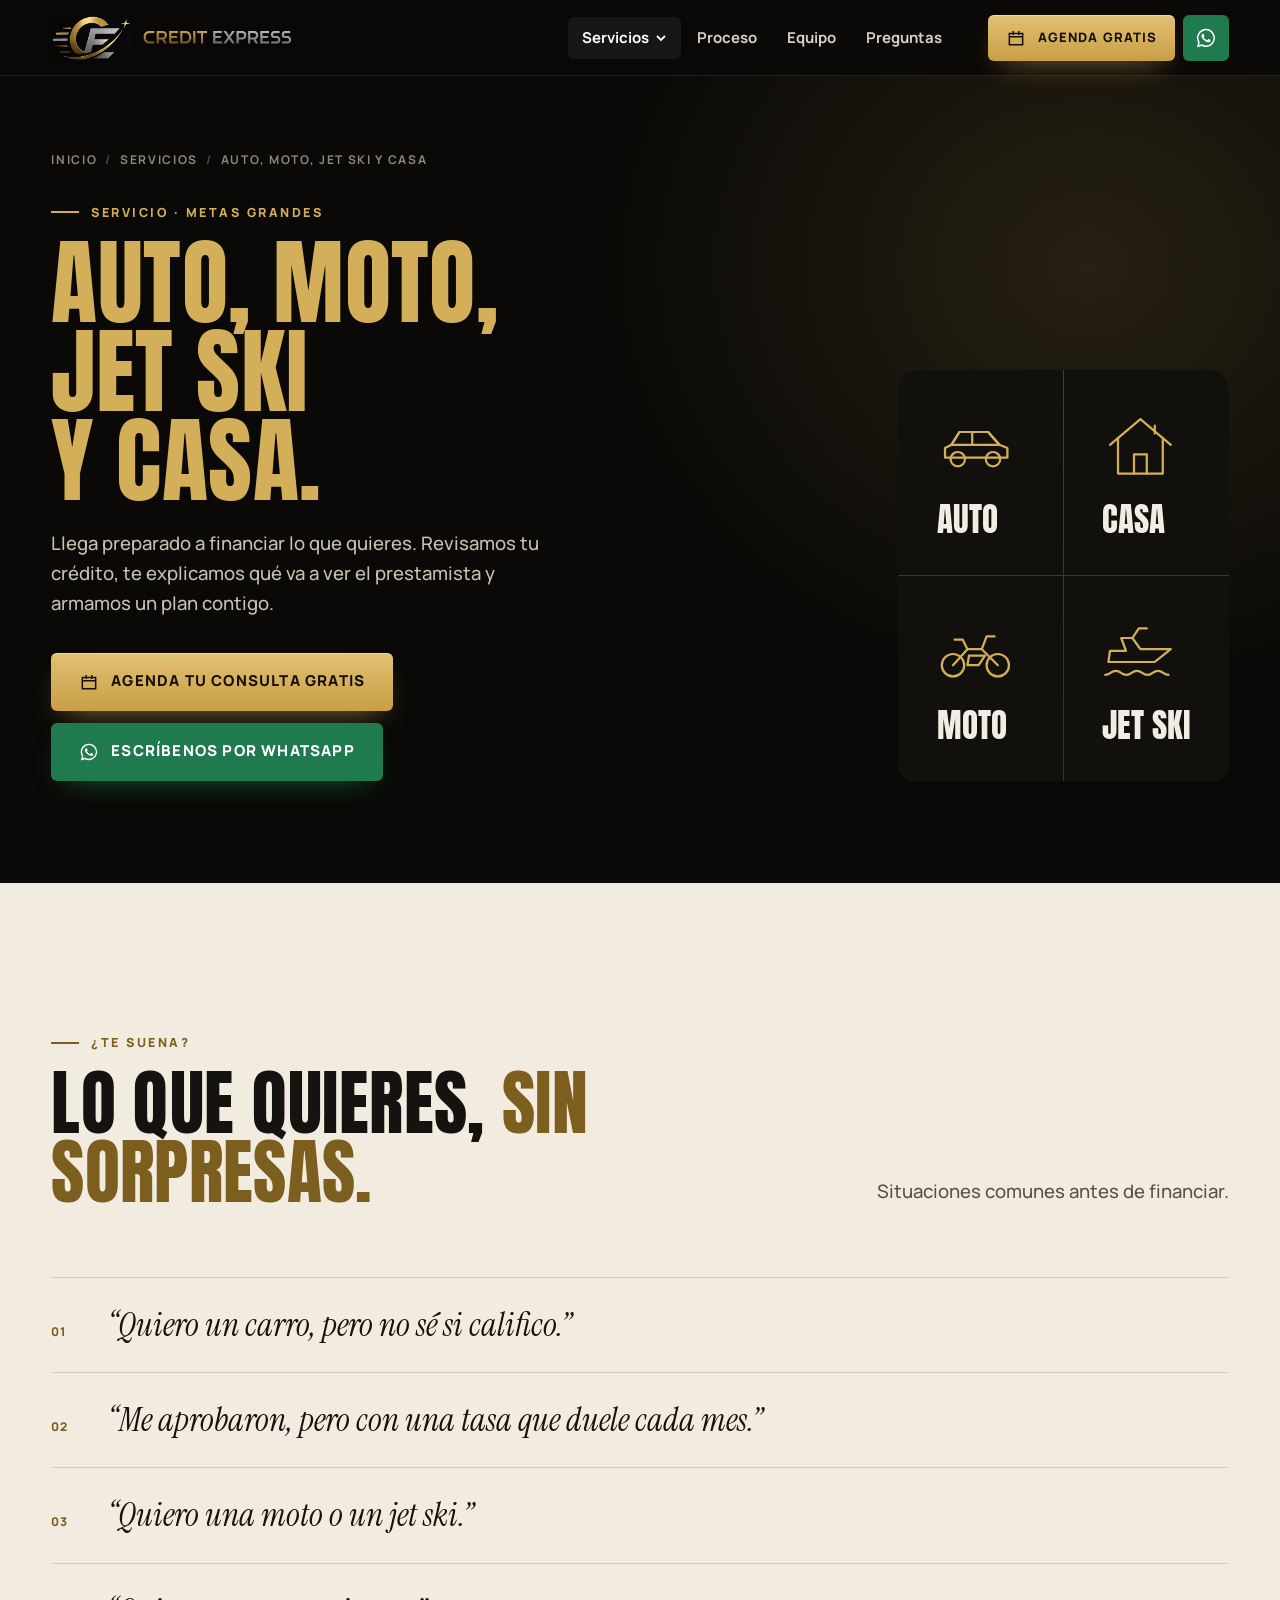
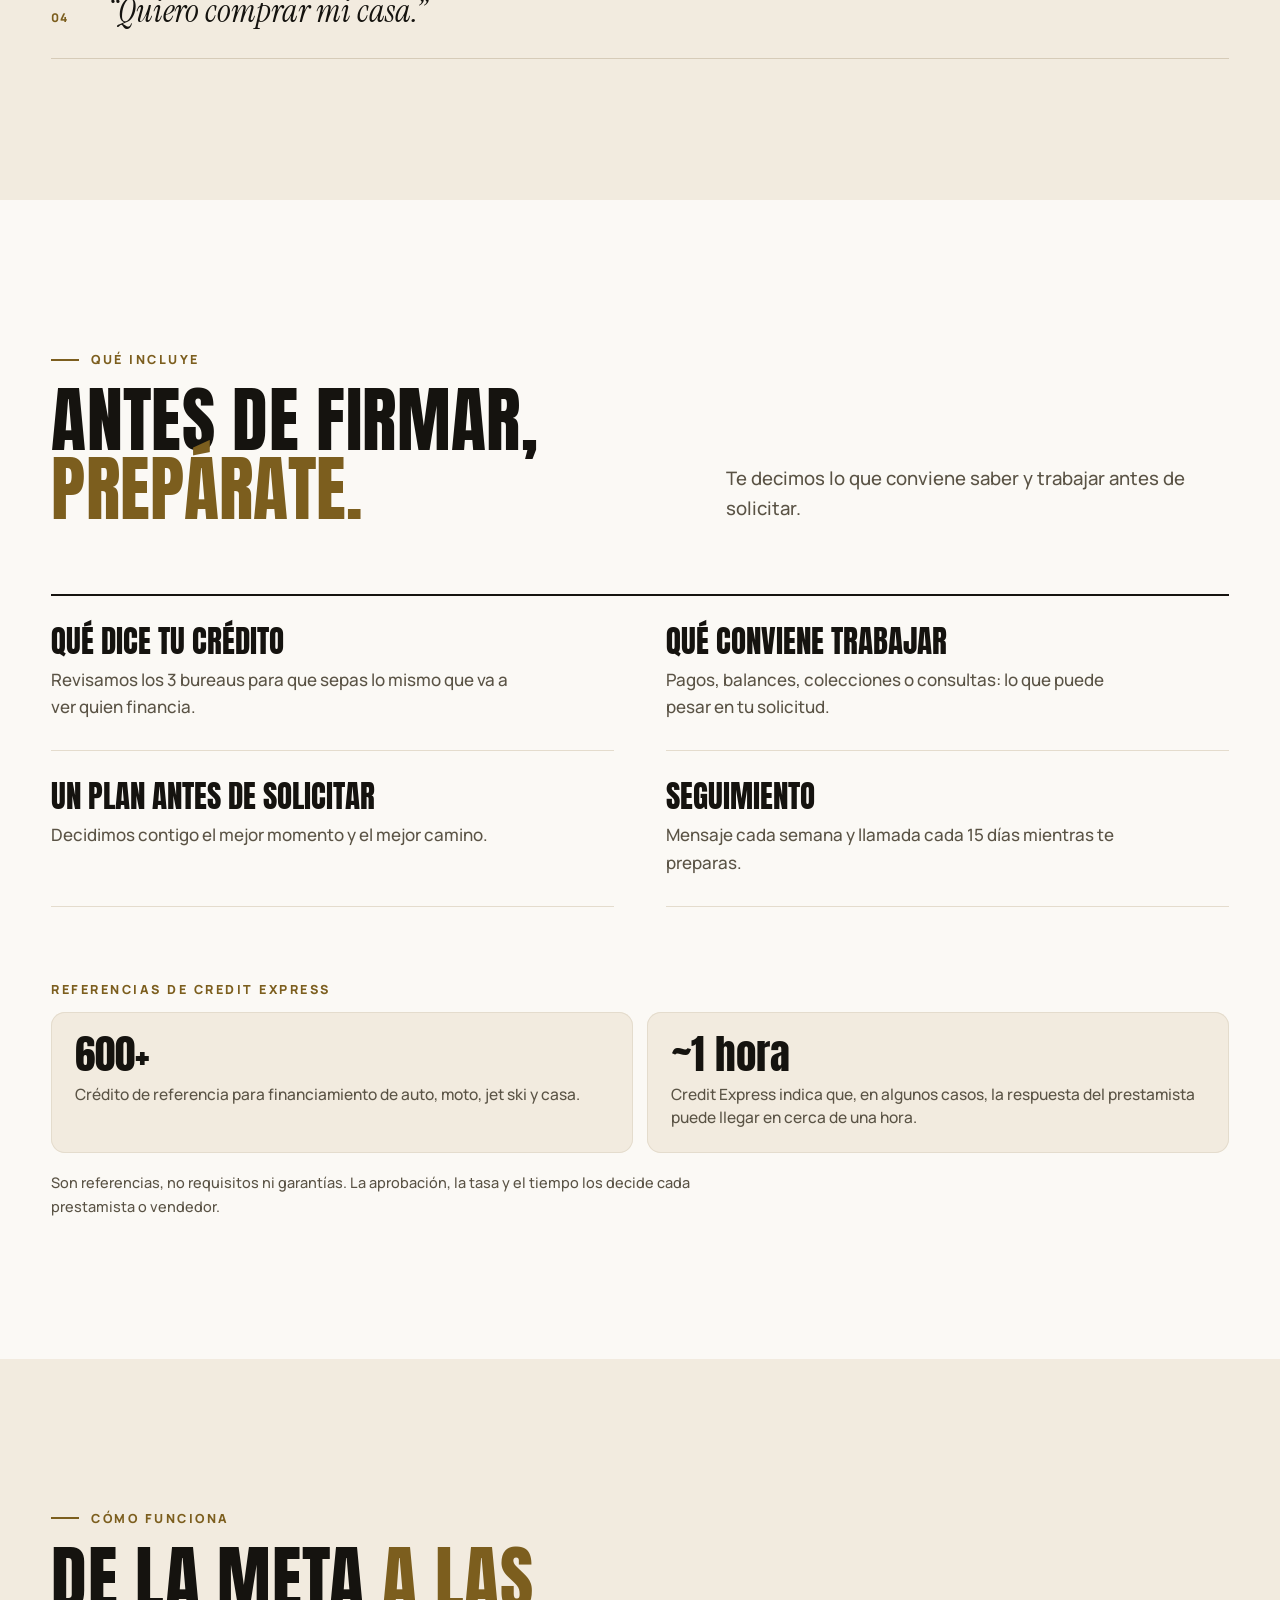
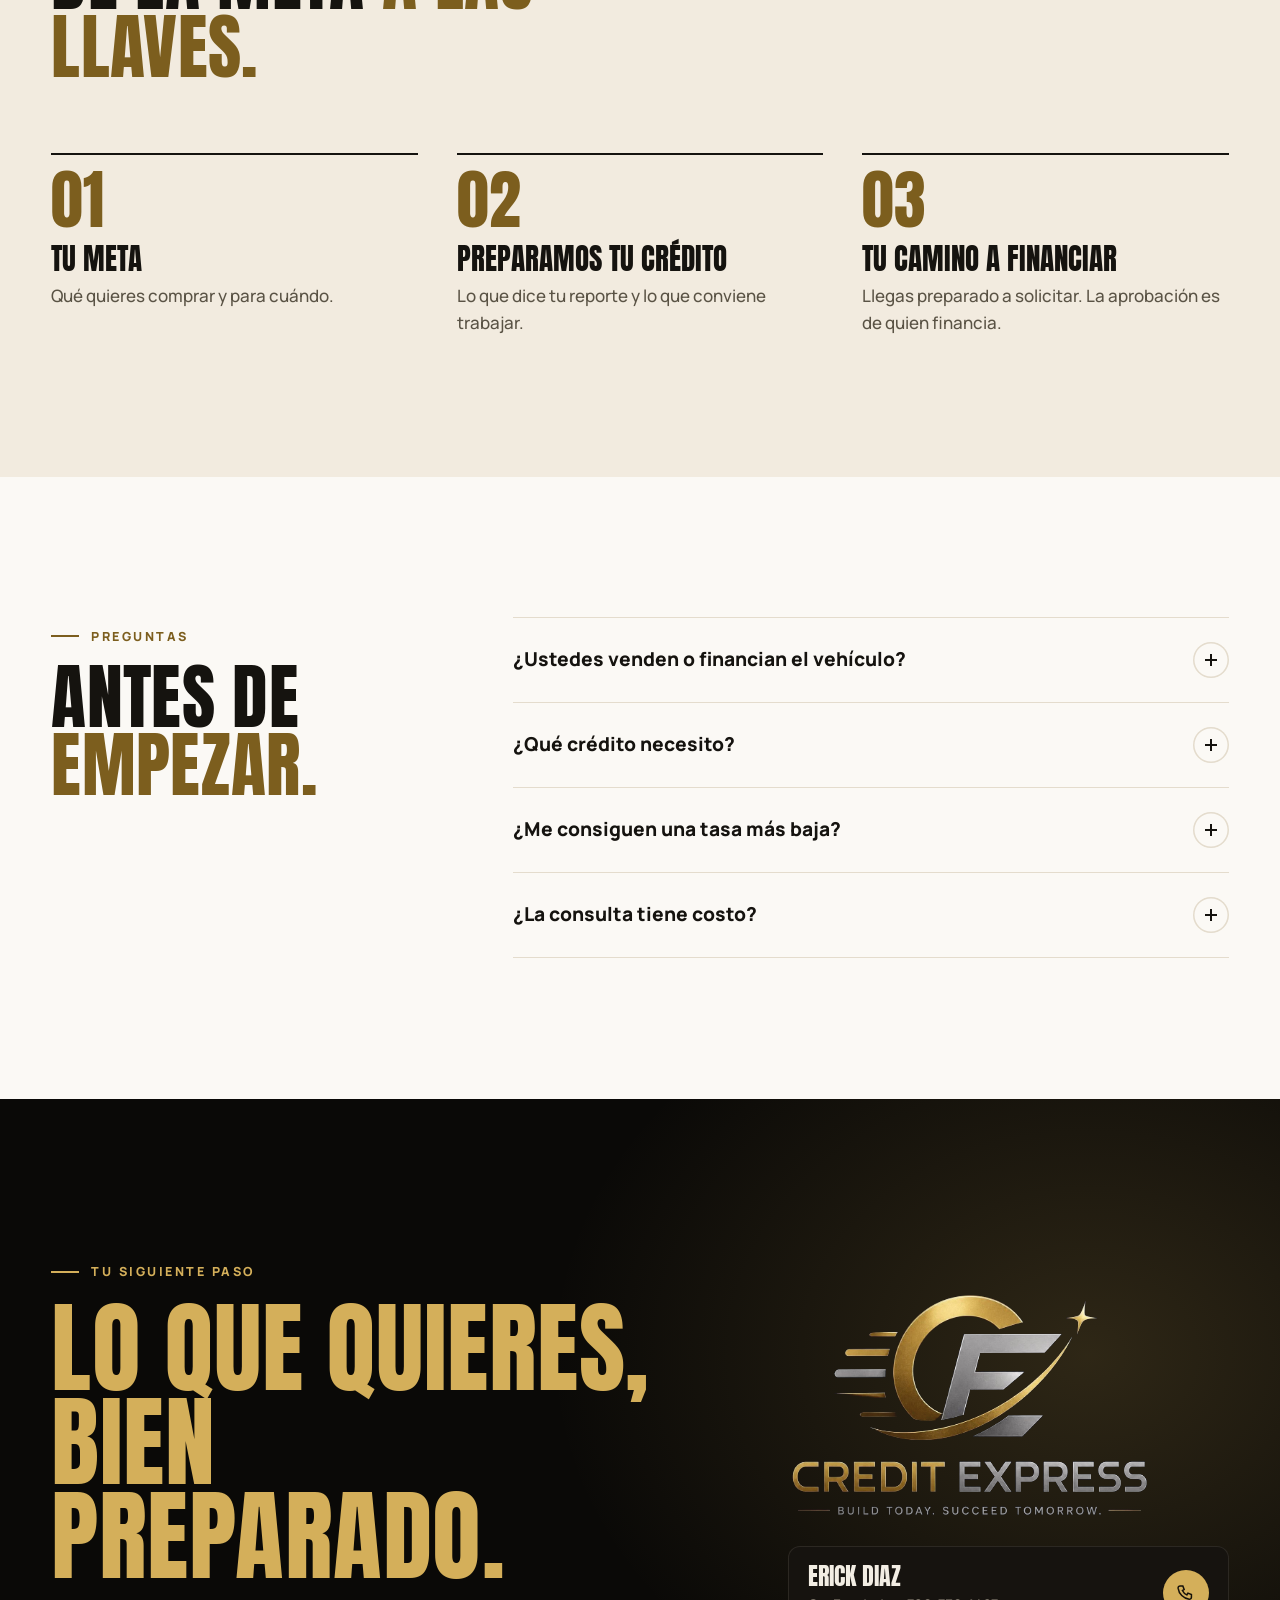
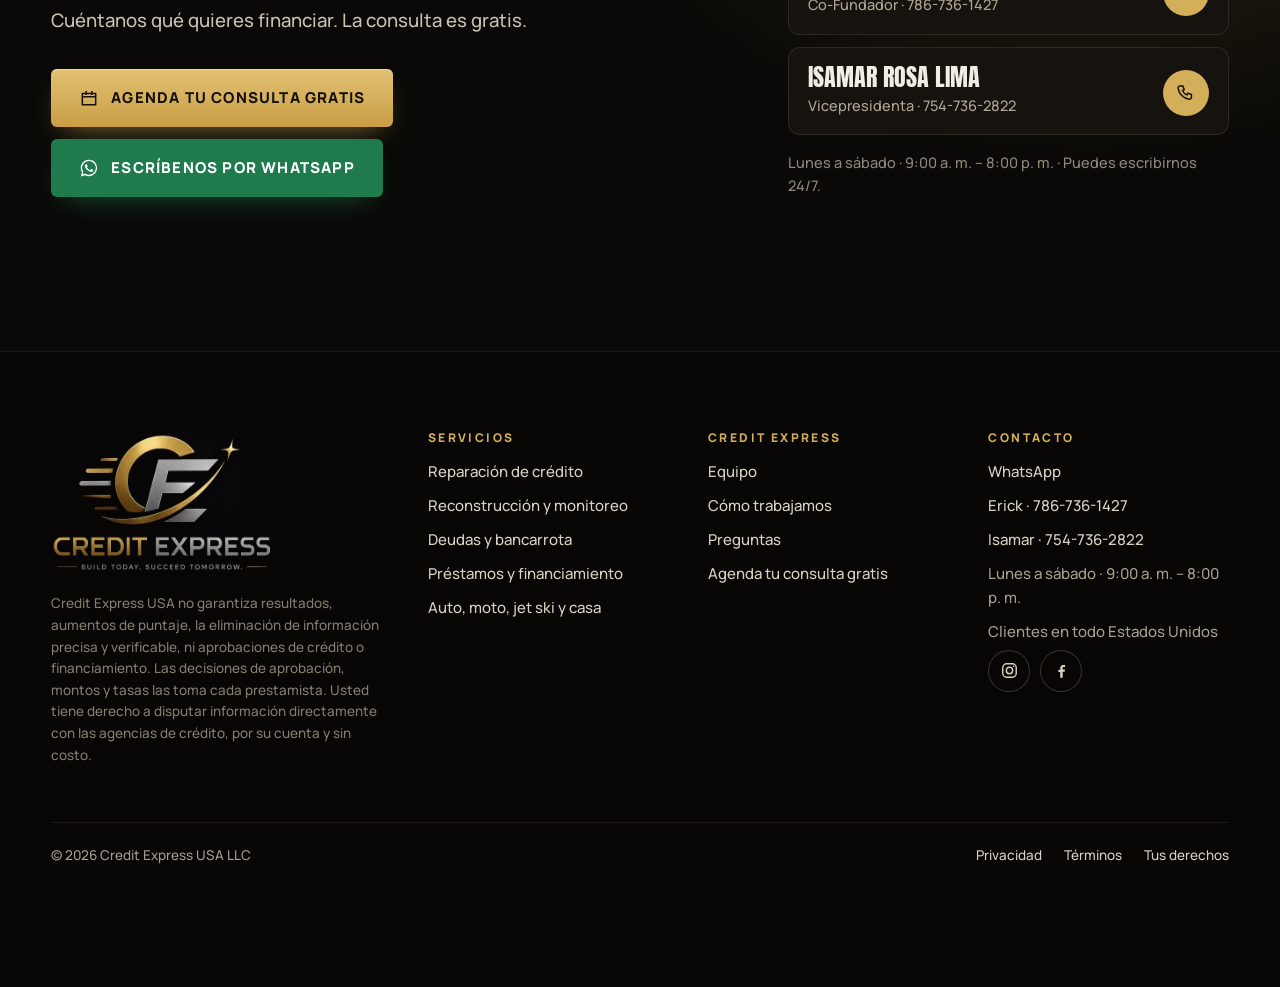
==== auto-moto-jetski-casa.html @ bee4c526 "Initial save: current approved version of Credit Express USA website (approved version) Co-Authored-" ====
<!doctype html>
<html lang="es">
<head>
<meta charset="utf-8">
<meta name="viewport" content="width=device-width,initial-scale=1,viewport-fit=cover">
<title>Auto, moto, jet ski y casa · Credit Express USA</title>
<meta name="description" content="Preparación para financiar tu auto, moto, jet ski o casa. Revisamos tu crédito y te explicamos qué va a ver el prestamista. Consulta gratis.">
<meta name="robots" content="noindex, nofollow">
<meta name="theme-color" content="#0A0907">
<link rel="icon" href="assets/img/ce-mark.jpg">
<link rel="preconnect" href="https://fonts.googleapis.com">
<link rel="preconnect" href="https://fonts.gstatic.com" crossorigin>
<link rel="stylesheet" href="https://fonts.googleapis.com/css2?family=Anton&family=Instrument+Serif:ital@0;1&family=Manrope:wght@400;500;600;700;800&family=IBM+Plex+Mono:wght@400;500;600&display=swap">
<link rel="stylesheet" href="assets/site.css">
<link rel="stylesheet" href="assets/inner.css">
<script>(function(){var r=document.documentElement,h=location.hash;if(h==='#still'||matchMedia('(prefers-reduced-motion: reduce)').matches)r.classList.add('static');if(!/[?&]notes=1/.test(location.search))r.classList.add('notes-off');var q=h.match(/^#qa(?:-from-([0-9]+))?$/);if(q){r.classList.add('static','qa');if(q[1]){var s=document.createElement('style');s.textContent='main>section:nth-of-type(-n+'+q[1]+'){display:none}';document.head.appendChild(s);}}if(/^#shot-dx/.test(h))r.classList.add('shot-dx');})();</script>
</head>
<body>
<a class="skip" href="#main">Saltar al contenido</a>
<header class="hd">
  <div class="wrap">
    <a class="brand" href="index.html" aria-label="Credit Express USA, inicio"><img class="mk" src="assets/img/ce-mark.jpg" alt="" width="600" height="337"><img class="wm" src="assets/img/ce-wordmark.jpg" alt="Credit Express" width="900" height="102"></a>
    <nav class="nav" aria-label="Principal">
      <div class="dd cur">
        <button type="button" aria-expanded="false" aria-controls="mega">Servicios <svg viewBox="0 0 12 12" aria-hidden="true"><path d="M2 4l4 4 4-4" fill="none" stroke="currentColor" stroke-width="1.8"/></svg></button>
        <div class="mega" id="mega" hidden>
          <a href="reparacion-de-credito.html" data-k="reparacion"><b>Reparación de crédito</b><span>Revisamos los 3 bureaus y disputamos lo que no está bien reportado.</span></a>
          <a href="reconstruccion-y-monitoreo.html" data-k="reconstruccion"><b>Reconstrucción y monitoreo</b><span>Plan, monitoreo, educación de crédito y tarjetas.</span></a>
          <a href="deudas-y-bancarrota.html" data-k="deudas"><b>Deudas, cobradores y bancarrota</b><span>Consolidación, acreedores, cobradores, bancarrota y casos.</span></a>
          <a href="prestamos-y-financiamiento.html" data-k="financiamiento"><b>Préstamos y financiamiento</b><span>Preparación y orientación: personal, negocio, SBA y business funding.</span></a>
          <a href="auto-moto-jetski-casa.html" data-k="vehiculos" aria-current="page"><b>Auto, moto, jet ski y casa</b><span>Llega preparado a financiar lo que quieres.</span></a>
          <a href="index.html#servicios" class="all">Ver todo lo que hacemos <svg class="i" viewBox="0 0 20 20" aria-hidden="true"><path d="M3 10h13M11 5l5 5-5 5" fill="none" stroke="currentColor" stroke-width="1.8"/></svg></a>
        </div>
      </div>
      <a href="index.html#proceso" data-k="proceso">Proceso</a>
      <a href="nosotros.html" data-k="nosotros">Equipo</a>
      <a href="preguntas.html" data-k="preguntas">Preguntas</a>
    </nav>
    <div class="hd-actions">
      <a class="btn btn-gold" href="agendar.html" data-k="agendar"><svg class="i" viewBox="0 0 24 24" aria-hidden="true"><path fill="none" stroke="currentColor" stroke-width="1.8" d="M4 6.5h16v13.5H4zM4 10.5h16M8.5 3.5v5M15.5 3.5v5"/></svg>Agenda gratis</a>
      <a class="hd-wa" data-wa="vehicle" href="https://wa.me/17868199447?text=Hola%2C%20quiero%20prepararme%20para%20financiar%20un%20auto%2C%20moto%2C%20jet%20ski%20o%20casa" target="_blank" rel="noopener" aria-label="Escríbenos por WhatsApp"><svg class="i" viewBox="0 0 24 24" aria-hidden="true"><path fill="currentColor" d="M12.04 2a9.9 9.9 0 0 0-8.5 15l-1.4 5.1 5.24-1.37A9.9 9.9 0 1 0 12.04 2zm0 18.1c-1.5 0-2.97-.4-4.25-1.16l-.3-.18-3.1.82.83-3.03-.2-.31a8.2 8.2 0 1 1 7.02 3.86zm4.5-6.14c-.25-.12-1.46-.72-1.69-.8-.23-.08-.39-.12-.55.12-.16.25-.63.8-.78.97-.14.16-.29.18-.53.06-.25-.12-1.04-.38-1.98-1.22-.73-.65-1.23-1.46-1.37-1.7-.14-.25-.02-.38.11-.5.11-.11.25-.29.37-.43.12-.15.16-.25.25-.41.08-.17.04-.31-.02-.44-.06-.12-.55-1.33-.76-1.82-.2-.48-.4-.41-.55-.42h-.47a.9.9 0 0 0-.66.31c-.23.25-.86.84-.86 2.05s.88 2.38 1 2.54c.13.17 1.74 2.66 4.22 3.73.59.25 1.05.4 1.4.52.6.19 1.13.16 1.56.1.48-.07 1.46-.6 1.67-1.17.2-.58.2-1.07.14-1.17-.06-.1-.22-.17-.47-.29z"/></svg></a>
      <button class="burger" type="button" aria-expanded="false" aria-controls="mnav" aria-label="Menú"><span></span></button>
    </div>
  </div>
</header>
<nav class="mnav" id="mnav" aria-label="Menú" hidden>
  <div class="grp">Servicios</div>
  <a class="big" href="reparacion-de-credito.html">Reparación de crédito<small>Los 3 bureaus, disputas y seguimiento</small></a>
  <a class="big" href="reconstruccion-y-monitoreo.html">Reconstrucción y monitoreo<small>Plan, monitoreo, educación y tarjetas</small></a>
  <a class="big" href="deudas-y-bancarrota.html">Deudas y bancarrota<small>Consolidación, cobradores, bancarrota</small></a>
  <a class="big" href="prestamos-y-financiamiento.html">Préstamos y financiamiento<small>Personal, negocio, SBA, business funding</small></a>
  <a class="big" href="auto-moto-jetski-casa.html">Auto, moto, jet ski y casa<small>Preparación para financiar</small></a>
  <div class="grp">Credit Express</div>
  <a class="big" href="index.html">Inicio</a>
  <a class="big" href="nosotros.html">Equipo</a>
  <a class="big" href="preguntas.html">Preguntas</a>
  <div class="calls">
    <a class="btn btn-gold" href="agendar.html"><svg class="i" viewBox="0 0 24 24" aria-hidden="true"><path fill="none" stroke="currentColor" stroke-width="1.8" d="M4 6.5h16v13.5H4zM4 10.5h16M8.5 3.5v5M15.5 3.5v5"/></svg>Agenda tu consulta gratis</a>
    <a class="btn btn-wa" data-wa="vehicle" href="https://wa.me/17868199447?text=Hola%2C%20quiero%20prepararme%20para%20financiar%20un%20auto%2C%20moto%2C%20jet%20ski%20o%20casa" target="_blank" rel="noopener"><svg class="i" viewBox="0 0 24 24" aria-hidden="true"><path fill="currentColor" d="M12.04 2a9.9 9.9 0 0 0-8.5 15l-1.4 5.1 5.24-1.37A9.9 9.9 0 1 0 12.04 2zm0 18.1c-1.5 0-2.97-.4-4.25-1.16l-.3-.18-3.1.82.83-3.03-.2-.31a8.2 8.2 0 1 1 7.02 3.86zm4.5-6.14c-.25-.12-1.46-.72-1.69-.8-.23-.08-.39-.12-.55.12-.16.25-.63.8-.78.97-.14.16-.29.18-.53.06-.25-.12-1.04-.38-1.98-1.22-.73-.65-1.23-1.46-1.37-1.7-.14-.25-.02-.38.11-.5.11-.11.25-.29.37-.43.12-.15.16-.25.25-.41.08-.17.04-.31-.02-.44-.06-.12-.55-1.33-.76-1.82-.2-.48-.4-.41-.55-.42h-.47a.9.9 0 0 0-.66.31c-.23.25-.86.84-.86 2.05s.88 2.38 1 2.54c.13.17 1.74 2.66 4.22 3.73.59.25 1.05.4 1.4.52.6.19 1.13.16 1.56.1.48-.07 1.46-.6 1.67-1.17.2-.58.2-1.07.14-1.17-.06-.1-.22-.17-.47-.29z"/></svg>Escríbenos por WhatsApp</a>
    <a class="btn btn-line" style="--fg:#F2EDE3;--line:#3A342A" href="tel:+17867361427"><svg class="i" viewBox="0 0 24 24" aria-hidden="true"><path fill="none" stroke="currentColor" stroke-width="1.8" d="M5 3.5h3.2l1.6 4.2-2.1 1.3a11 11 0 0 0 5.3 5.3l1.3-2.1 4.2 1.6V17a2.5 2.5 0 0 1-2.7 2.5A15.5 15.5 0 0 1 2.5 6.2 2.5 2.5 0 0 1 5 3.5z"/></svg>Erick · 786-736-1427</a>
    <a class="btn btn-line" style="--fg:#F2EDE3;--line:#3A342A" href="tel:+17547362822"><svg class="i" viewBox="0 0 24 24" aria-hidden="true"><path fill="none" stroke="currentColor" stroke-width="1.8" d="M5 3.5h3.2l1.6 4.2-2.1 1.3a11 11 0 0 0 5.3 5.3l1.3-2.1 4.2 1.6V17a2.5 2.5 0 0 1-2.7 2.5A15.5 15.5 0 0 1 2.5 6.2 2.5 2.5 0 0 1 5 3.5z"/></svg>Isamar · 754-736-2822</a>
  </div>
</nav>
<main id="main">
<svg width="0" height="0" style="position:absolute" aria-hidden="true">
  <defs>
    <!-- 48px grid, 1.6 stroke: recognizable at a glance, drawn in the same hand -->
    <symbol id="i-repair" viewBox="0 0 48 48"><path d="M12 6h17l9 9v27H12z"/><path d="M29 6v9h9"/><path d="M18 22h14M18 28h8"/><circle cx="33" cy="34" r="6" class="f"/><path d="M30.5 34l1.8 1.8 3.4-3.6" class="k"/></symbol>
    <symbol id="i-rebuild" viewBox="0 0 48 48"><path d="M8 40h32"/><rect x="11" y="30" width="6" height="10" class="f"/><rect x="21" y="23" width="6" height="17" class="f"/><rect x="31" y="14" width="6" height="26" class="f"/><path d="M10 22l10-8 7 5 11-10"/><path d="M33 9h5v5"/></symbol>
    <symbol id="i-monitor" viewBox="0 0 48 48"><path d="M24 5l15 6v11c0 10-6.5 17-15 21-8.5-4-15-11-15-21V11z"/><path d="M14 25h5l3-6 4 11 3-5h5"/></symbol>
    <symbol id="i-bureaus" viewBox="0 0 48 48"><rect x="5" y="12" width="15" height="22" rx="1.5"/><rect x="16.5" y="9" width="15" height="28" rx="1.5" class="f"/><rect x="28" y="12" width="15" height="22" rx="1.5"/><path d="M20 17h8M20 21h8M20 25h5"/><path d="M13 40h22"/><text x="24" y="44.5" text-anchor="middle" class="t">3</text></symbol>
    <symbol id="i-card" viewBox="0 0 48 48"><rect x="4" y="11" width="40" height="27" rx="3.5"/><path d="M4 18h40" class="w"/><rect x="9" y="24" width="8" height="6" rx="1.2" class="f"/><path d="M26 31h12M26 27h6"/></symbol>
    <symbol id="i-edu" viewBox="0 0 48 48"><path d="M3 18l21-9 21 9-21 9z" class="f"/><path d="M12 22v9c3 3 7 5 12 5s9-2 12-5v-9"/><path d="M42 19.5v10"/><circle cx="42" cy="31" r="1.6"/></symbol>
    <symbol id="i-merge" viewBox="0 0 48 48"><rect x="4" y="7" width="12" height="8" rx="1.2"/><rect x="4" y="20" width="12" height="8" rx="1.2"/><rect x="4" y="33" width="12" height="8" rx="1.2"/><path d="M16 11c8 0 8 13 14 13M16 37c8 0 8-13 14-13M16 24h14"/><rect x="30" y="18" width="14" height="12" rx="1.5" class="f"/></symbol>
    <symbol id="i-scale" viewBox="0 0 48 48"><path d="M24 7v33M14 40h20M8 13h32"/><circle cx="24" cy="7" r="2" class="f"/><path d="M8 13L3 26h10zM40 13l-5 13h10z"/><path d="M3 26c1 3 3 4 5 4s4-1 5-4M35 26c1 3 3 4 5 4s4-1 5-4"/></symbol>
    <symbol id="i-letter" viewBox="0 0 48 48"><rect x="4" y="12" width="28" height="20" rx="2"/><path d="M4 13l14 11 14-11"/><path d="M32 30c2-1 5 0 6 2l3 5-4 3c-4-2-7-5-9-9z" class="f"/><path d="M36 10a8 8 0 0 1 7 7M36 5a13 13 0 0 1 11 11"/></symbol>
    <symbol id="i-person" viewBox="0 0 48 48"><circle cx="17" cy="14" r="6"/><path d="M5 38c0-7 5-12 12-12 4 0 7 1.5 9 4"/><circle cx="33" cy="32" r="10" class="f"/><path d="M33 26v12M36 28.5c-1-1-2-1.3-3.4-1.3-1.8 0-3 .8-3 2.1 0 3.2 6.6 1.6 6.6 4.9 0 1.3-1.3 2.2-3.3 2.2-1.5 0-2.7-.4-3.6-1.4" class="k"/></symbol>
    <symbol id="i-case" viewBox="0 0 48 48"><path d="M6 20h36v20H6z"/><path d="M4 20l5-11h30l5 11"/><path d="M4 20c0 3 2.5 5 5 5s5-2 5-5c0 3 2.5 5 5 5s5-2 5-5c0 3 2.5 5 5 5s5-2 5-5c0 3 2.5 5 5 5s5-2 5-5"/><rect x="20" y="30" width="8" height="10" class="f"/></symbol>
    <symbol id="i-bank" viewBox="0 0 48 48"><path d="M4 17L24 6l20 11z" class="f"/><path d="M6 42h36M8 38h32M10 20v15M18 20v15M30 20v15M38 20v15"/><path d="M24 20v15"/><circle cx="24" cy="13" r="1.4" class="k"/></symbol>
    <symbol id="i-growth" viewBox="0 0 48 48"><path d="M6 42V8M6 42h36"/><path d="M11 34l9-9 7 5 13-15"/><path d="M33 15h7v7"/><circle cx="36" cy="35" r="6" class="f"/><path d="M36 32v6M34 35h4" class="k"/></symbol>
    <symbol id="i-car" viewBox="0 0 48 48"><path d="M5 31v-6l4-2 5-8h18l7 8 5 2v6z" class="f"/><path d="M14 15l-5 8h30l-7-8z"/><circle cx="13" cy="32" r="4.5"/><circle cx="35" cy="32" r="4.5"/><path d="M22 15v8"/></symbol>
    <symbol id="i-home" viewBox="0 0 48 48"><path d="M5 23L24 7l19 16"/><path d="M10 19v22h28V19" class="f"/><path d="M20 41V29h8v12"/><path d="M33 11v5"/></symbol>
    <symbol id="i-moto" viewBox="0 0 48 48"><circle cx="10" cy="32" r="7"/><circle cx="38" cy="32" r="7"/><path d="M10 32l9-10h9l10 10"/><path d="M19 22l-3-6h-5M28 22l3-8h5"/><path d="M20 26h10l-4 6h-7z" class="f"/></symbol>
    <symbol id="i-jetski" viewBox="0 0 48 48"><path d="M4 30h29l10-8H24l-5-7h-7l3 8H5z" class="f"/><path d="M19 15l4-6h5"/><path d="M2 38c3.3 0 3.3-2.5 6.6-2.5s3.3 2.5 6.6 2.5 3.3-2.5 6.6-2.5 3.3 2.5 6.6 2.5 3.3-2.5 6.6-2.5 3.3 2.5 6.6 2.5"/></symbol>
    <symbol id="i-refer" viewBox="0 0 48 48"><circle cx="14" cy="15" r="6"/><circle cx="34" cy="15" r="6" class="f"/><path d="M3 40c0-7 5-12 11-12 3 0 5.5 1 7.3 2.7M45 40c0-7-5-12-11-12-3 0-5.5 1-7.3 2.7"/><path d="M20 38h10M26 34l4 4-4 4"/></symbol>
  </defs>
</svg>


<section class="phero t-dark">
  <div class="wrap g">
    <div>
      <ol class="crumb"><li><a href="index.html">Inicio</a></li><li><a href="index.html#servicios">Servicios</a></li><li aria-current="page">Auto, moto, jet ski y casa</li></ol>
      <p class="eyebrow">Servicio · Metas grandes</p>
      <h1 class="D" style="margin-top:18px">Auto, moto, jet&nbsp;ski <span class="g">y&nbsp;casa.</span></h1>
      <p class="lede">Llega preparado a financiar lo que quieres. Revisamos tu crédito, te explicamos qué va a ver el prestamista y armamos un plan contigo.</p>
      <div class="cta-row">
        <a class="btn btn-gold" href="agendar.html"><svg class="i" viewBox="0 0 24 24" aria-hidden="true"><path fill="none" stroke="currentColor" stroke-width="1.8" d="M4 6.5h16v13.5H4zM4 10.5h16M8.5 3.5v5M15.5 3.5v5"/></svg>Agenda tu consulta gratis</a>
        <a class="btn btn-wa" data-wa="vehicle" href="https://wa.me/17868199447?text=Hola%2C%20quiero%20prepararme%20para%20financiar%20un%20auto%2C%20moto%2C%20jet%20ski%20o%20casa" target="_blank" rel="noopener"><svg class="i" viewBox="0 0 24 24" aria-hidden="true"><path fill="currentColor" d="M12.04 2a9.9 9.9 0 0 0-8.5 15l-1.4 5.1 5.24-1.37A9.9 9.9 0 1 0 12.04 2zm0 18.1c-1.5 0-2.97-.4-4.25-1.16l-.3-.18-3.1.82.83-3.03-.2-.31a8.2 8.2 0 1 1 7.02 3.86zm4.5-6.14c-.25-.12-1.46-.72-1.69-.8-.23-.08-.39-.12-.55.12-.16.25-.63.8-.78.97-.14.16-.29.18-.53.06-.25-.12-1.04-.38-1.98-1.22-.73-.65-1.23-1.46-1.37-1.7-.14-.25-.02-.38.11-.5.11-.11.25-.29.37-.43.12-.15.16-.25.25-.41.08-.17.04-.31-.02-.44-.06-.12-.55-1.33-.76-1.82-.2-.48-.4-.41-.55-.42h-.47a.9.9 0 0 0-.66.31c-.23.25-.86.84-.86 2.05s.88 2.38 1 2.54c.13.17 1.74 2.66 4.22 3.73.59.25 1.05.4 1.4.52.6.19 1.13.16 1.56.1.48-.07 1.46-.6 1.67-1.17.2-.58.2-1.07.14-1.17-.06-.1-.22-.17-.47-.29z"/></svg>Escríbenos por WhatsApp</a>
      </div>
    </div>
    <div class="goals" aria-label="Lo que puedes financiar">
      <div><svg><use href="#i-car"/></svg><b>Auto</b></div>
      <div><svg><use href="#i-home"/></svg><b>Casa</b></div>
      <div><svg><use href="#i-moto"/></svg><b>Moto</b></div>
      <div><svg><use href="#i-jetski"/></svg><b>Jet ski</b></div>
    </div>
  </div>
</section>

<section class="sec t-cream">
  <div class="wrap">
    <div class="head2">
      <div><p class="eyebrow">¿Te suena?</p><h2 class="D D-l" style="margin-top:18px">Lo que quieres, <span class="g">sin sorpresas.</span></h2></div>
      <p class="lede">Situaciones comunes antes de financiar.</p>
    </div>
    <ul class="fit">
      <li class="rv"><i>01</i><p>“Quiero un carro, pero no sé si califico.”</p></li>
      <li class="rv"><i>02</i><p>“Me aprobaron, pero con una tasa que duele cada mes.”</p></li>
      <li class="rv"><i>03</i><p>“Quiero una moto o un jet ski.”</p></li>
      <li class="rv"><i>04</i><p>“Quiero comprar mi casa.”</p></li>
    </ul>
  </div>
</section>

<section class="sec t-white">
  <div class="wrap">
    <div class="head2">
      <div><p class="eyebrow">Qué incluye</p><h2 class="D D-l" style="margin-top:18px">Antes de firmar, <span class="g">prepárate.</span></h2></div>
      <p class="lede">Te decimos lo que conviene saber y trabajar antes de solicitar.</p>
    </div>
    <ul class="svc-list">
      <li class="rv"><h3>Qué dice tu crédito</h3><p>Revisamos los 3 bureaus para que sepas lo mismo que va a ver quien financia.</p></li>
      <li class="rv"><h3>Qué conviene trabajar</h3><p>Pagos, balances, colecciones o consultas: lo que puede pesar en tu solicitud.</p></li>
      <li class="rv"><h3>Un plan antes de solicitar</h3><p>Decidimos contigo el mejor momento y el mejor camino.</p></li>
      <li class="rv"><h3>Seguimiento</h3><p>Mensaje cada semana y llamada cada 15 días mientras te preparas.</p></li>
    </ul>
    <div class="ref-wrap">
      <h3>Referencias de Credit Express</h3>
      <div class="ref">
        <div><b>600+</b><span>Crédito de referencia para financiamiento de auto, moto, jet ski y casa.</span></div>
        <div><b>~1 hora</b><span>Credit Express indica que, en algunos casos, la respuesta del prestamista puede llegar en cerca de una hora.</span></div>
      </div>
      <p class="fine">Son referencias, no requisitos ni garantías. La aprobación, la tasa y el tiempo los decide cada prestamista o vendedor.</p>
      <p class="todo" style="margin-top:12px">Confirmar el papel exacto de Credit Express con concesionarios y prestamistas · revisión legal de estas referencias</p>
    </div>
  </div>
</section>

<section class="sec t-cream">
  <div class="wrap">
    <div class="head2"><div><p class="eyebrow">Cómo funciona</p><h2 class="D D-l" style="margin-top:18px">De la meta <span class="g">a las llaves.</span></h2></div></div>
    <ol class="mini"><li><h3>Tu meta</h3><p>Qué quieres comprar y para cuándo.</p></li><li><h3>Preparamos tu crédito</h3><p>Lo que dice tu reporte y lo que conviene trabajar.</p></li><li><h3>Tu camino a financiar</h3><p>Llegas preparado a solicitar. La aprobación es de quien financia.</p></li></ol>
  </div>
</section>


<section class="sec t-white">
  <div class="wrap fq2">
    <div><p class="eyebrow">Preguntas</p><h2 class="D D-l" style="margin-top:18px">Antes de <span class="g">empezar.</span></h2></div>
    <div class="faq">
      <details><summary>¿Ustedes venden o financian el vehículo?<i aria-hidden="true"></i></summary><div class="ans"><p>Te preparamos y te orientamos para financiar. El vehículo o la casa los eliges tú, y la aprobación es de quien financia.</p><p class="todo">Confirmar papel exacto de Credit Express</p></div></details>
      <details><summary>¿Qué crédito necesito?<i aria-hidden="true"></i></summary><div class="ans"><p>Como referencia, 600 o más. Cada prestamista tiene sus propios requisitos.</p></div></details>
      <details><summary>¿Me consiguen una tasa más baja?<i aria-hidden="true"></i></summary><div class="ans"><p>No podemos prometer tasas ni aprobaciones. Te ayudamos a llegar preparado.</p></div></details>
      <details><summary>¿La consulta tiene costo?<i aria-hidden="true"></i></summary><div class="ans"><p>No. Es 100% gratis y sin compromiso.</p></div></details>
    </div>
  </div>
</section>

<section class="close t-dark" id="empezar">
  <div class="wrap g">
    <div>
      <p class="eyebrow">Tu siguiente paso</p>
      <h2 class="D D-xl" style="margin-top:22px">Lo que quieres, <span class="g">bien preparado.</span></h2>
      <p class="lede">Cuéntanos qué quieres financiar. La consulta es gratis.</p>
      <div class="cta-row">
        <a class="btn btn-gold" href="agendar.html"><svg class="i" viewBox="0 0 24 24" aria-hidden="true"><path fill="none" stroke="currentColor" stroke-width="1.8" d="M4 6.5h16v13.5H4zM4 10.5h16M8.5 3.5v5M15.5 3.5v5"/></svg>Agenda tu consulta gratis</a>
        <a class="btn btn-wa" data-wa="vehicle" href="https://wa.me/17868199447?text=Hola%2C%20quiero%20prepararme%20para%20financiar%20un%20auto%2C%20moto%2C%20jet%20ski%20o%20casa" target="_blank" rel="noopener"><svg class="i" viewBox="0 0 24 24" aria-hidden="true"><path fill="currentColor" d="M12.04 2a9.9 9.9 0 0 0-8.5 15l-1.4 5.1 5.24-1.37A9.9 9.9 0 1 0 12.04 2zm0 18.1c-1.5 0-2.97-.4-4.25-1.16l-.3-.18-3.1.82.83-3.03-.2-.31a8.2 8.2 0 1 1 7.02 3.86zm4.5-6.14c-.25-.12-1.46-.72-1.69-.8-.23-.08-.39-.12-.55.12-.16.25-.63.8-.78.97-.14.16-.29.18-.53.06-.25-.12-1.04-.38-1.98-1.22-.73-.65-1.23-1.46-1.37-1.7-.14-.25-.02-.38.11-.5.11-.11.25-.29.37-.43.12-.15.16-.25.25-.41.08-.17.04-.31-.02-.44-.06-.12-.55-1.33-.76-1.82-.2-.48-.4-.41-.55-.42h-.47a.9.9 0 0 0-.66.31c-.23.25-.86.84-.86 2.05s.88 2.38 1 2.54c.13.17 1.74 2.66 4.22 3.73.59.25 1.05.4 1.4.52.6.19 1.13.16 1.56.1.48-.07 1.46-.6 1.67-1.17.2-.58.2-1.07.14-1.17-.06-.1-.22-.17-.47-.29z"/></svg>Escríbenos por WhatsApp</a>
      </div>
    </div>
    <div class="side">
      <img class="lockup" src="assets/img/ce-lockup.jpg" alt="Credit Express" width="1000" height="653" loading="lazy">
      <a class="callcard" href="tel:+17867361427"><div><b>Erick Diaz</b><span>Co-Fundador · 786-736-1427</span></div><span class="ic"><svg class="i" viewBox="0 0 24 24" aria-hidden="true"><path fill="none" stroke="currentColor" stroke-width="1.8" d="M5 3.5h3.2l1.6 4.2-2.1 1.3a11 11 0 0 0 5.3 5.3l1.3-2.1 4.2 1.6V17a2.5 2.5 0 0 1-2.7 2.5A15.5 15.5 0 0 1 2.5 6.2 2.5 2.5 0 0 1 5 3.5z"/></svg></span></a>
      <a class="callcard" href="tel:+17547362822"><div><b>Isamar Rosa Lima</b><span>Vicepresidenta · 754-736-2822</span></div><span class="ic"><svg class="i" viewBox="0 0 24 24" aria-hidden="true"><path fill="none" stroke="currentColor" stroke-width="1.8" d="M5 3.5h3.2l1.6 4.2-2.1 1.3a11 11 0 0 0 5.3 5.3l1.3-2.1 4.2 1.6V17a2.5 2.5 0 0 1-2.7 2.5A15.5 15.5 0 0 1 2.5 6.2 2.5 2.5 0 0 1 5 3.5z"/></svg></span></a>
      <p class="hours">Lunes a sábado · 9:00 a. m. – 8:00 p. m. · Puedes escribirnos 24/7.</p>
    </div>
  </div>
</section>

</main>
<footer class="ft">
  <div class="wrap">
    <div class="g">
      <div>
        <img class="lockup" src="assets/img/ce-lockup.jpg" alt="Credit Express" width="1000" height="653" loading="lazy">
        <p class="disc">Credit Express USA no garantiza resultados, aumentos de puntaje, la eliminación de información precisa y verificable, ni aprobaciones de crédito o financiamiento. Las decisiones de aprobación, montos y tasas las toma cada prestamista. Usted tiene derecho a disputar información directamente con las agencias de crédito, por su cuenta y sin costo.</p>
        <p class="todo" style="margin-top:14px">Texto legal final a revisar por el abogado de Credit Express (CROA · ley de Florida para organizaciones de servicios de crédito · reglas de alivio de deudas)</p>
      </div>
      <div>
        <h4>Servicios</h4>
        <ul>
          <li><a href="reparacion-de-credito.html">Reparación de crédito</a></li>
          <li><a href="reconstruccion-y-monitoreo.html">Reconstrucción y monitoreo</a></li>
          <li><a href="deudas-y-bancarrota.html">Deudas y bancarrota</a></li>
          <li><a href="prestamos-y-financiamiento.html">Préstamos y financiamiento</a></li>
          <li><a href="auto-moto-jetski-casa.html">Auto, moto, jet ski y casa</a></li>
        </ul>
      </div>
      <div>
        <h4>Credit Express</h4>
        <ul>
          <li><a href="nosotros.html">Equipo</a></li>
          <li><a href="index.html#proceso">Cómo trabajamos</a></li>
          <li><a href="preguntas.html">Preguntas</a></li>
          <li><a href="agendar.html">Agenda tu consulta gratis</a></li>
        </ul>
      </div>
      <div>
        <h4>Contacto</h4>
        <ul>
          <li><a data-wa="vehicle" href="https://wa.me/17868199447?text=Hola%2C%20quiero%20prepararme%20para%20financiar%20un%20auto%2C%20moto%2C%20jet%20ski%20o%20casa" target="_blank" rel="noopener">WhatsApp</a></li>
          <li><a href="tel:+17867361427">Erick · 786-736-1427</a></li>
          <li><a href="tel:+17547362822">Isamar · 754-736-2822</a></li>
          <li>Lunes a sábado · 9:00 a. m. – 8:00 p. m.</li>
          <li>Clientes en todo Estados Unidos</li>
        </ul>
        <div class="social">
          <a href="#" data-soon aria-label="Instagram de Credit Express"><svg viewBox="0 0 24 24" aria-hidden="true" fill="none" stroke="currentColor" stroke-width="1.8"><rect x="3.5" y="3.5" width="17" height="17" rx="5"/><circle cx="12" cy="12" r="4"/><circle cx="17.3" cy="6.7" r="1" fill="currentColor" stroke="none"/></svg></a>
          <a href="#" data-soon aria-label="Facebook de Credit Express"><svg viewBox="0 0 24 24" aria-hidden="true"><path fill="currentColor" d="M13.5 21v-7.3h2.5l.4-2.9h-2.9V9c0-.8.2-1.4 1.4-1.4h1.6V5.1c-.3 0-1.2-.1-2.3-.1-2.2 0-3.8 1.4-3.8 3.9v2.1H8v2.9h2.4V21h3.1z"/></svg></a>
        </div>
      </div>
    </div>
    <div class="base">
      <span>© 2026 Credit Express USA LLC</span>
      <ul><li><a href="#" data-soon>Privacidad</a></li><li><a href="#" data-soon>Términos</a></li><li><a href="preguntas.html#derechos">Tus derechos</a></li></ul>
    </div>
  </div>
</footer>
<div class="abar"><a class="btn btn-gold" href="agendar.html"><svg class="i" viewBox="0 0 24 24" aria-hidden="true"><path fill="none" stroke="currentColor" stroke-width="1.8" d="M4 6.5h16v13.5H4zM4 10.5h16M8.5 3.5v5M15.5 3.5v5"/></svg>Agendar gratis</a><a class="btn btn-wa" data-wa="vehicle" href="https://wa.me/17868199447?text=Hola%2C%20quiero%20prepararme%20para%20financiar%20un%20auto%2C%20moto%2C%20jet%20ski%20o%20casa" target="_blank" rel="noopener"><svg class="i" viewBox="0 0 24 24" aria-hidden="true"><path fill="currentColor" d="M12.04 2a9.9 9.9 0 0 0-8.5 15l-1.4 5.1 5.24-1.37A9.9 9.9 0 1 0 12.04 2zm0 18.1c-1.5 0-2.97-.4-4.25-1.16l-.3-.18-3.1.82.83-3.03-.2-.31a8.2 8.2 0 1 1 7.02 3.86zm4.5-6.14c-.25-.12-1.46-.72-1.69-.8-.23-.08-.39-.12-.55.12-.16.25-.63.8-.78.97-.14.16-.29.18-.53.06-.25-.12-1.04-.38-1.98-1.22-.73-.65-1.23-1.46-1.37-1.7-.14-.25-.02-.38.11-.5.11-.11.25-.29.37-.43.12-.15.16-.25.25-.41.08-.17.04-.31-.02-.44-.06-.12-.55-1.33-.76-1.82-.2-.48-.4-.41-.55-.42h-.47a.9.9 0 0 0-.66.31c-.23.25-.86.84-.86 2.05s.88 2.38 1 2.54c.13.17 1.74 2.66 4.22 3.73.59.25 1.05.4 1.4.52.6.19 1.13.16 1.56.1.48-.07 1.46-.6 1.67-1.17.2-.58.2-1.07.14-1.17-.06-.1-.22-.17-.47-.29z"/></svg>WhatsApp</a><a class="btn tel" href="tel:+17867361427" aria-label="Llamar a Credit Express"><svg class="i" viewBox="0 0 24 24" aria-hidden="true"><path fill="none" stroke="currentColor" stroke-width="1.8" d="M5 3.5h3.2l1.6 4.2-2.1 1.3a11 11 0 0 0 5.3 5.3l1.3-2.1 4.2 1.6V17a2.5 2.5 0 0 1-2.7 2.5A15.5 15.5 0 0 1 2.5 6.2 2.5 2.5 0 0 1 5 3.5z"/></svg></a></div>
<div class="soon-note" id="soon-note" role="status" hidden>Este enlace se conecta cuando Credit Express nos lo confirme.</div>
<button class="notes-toggle" id="notes-toggle" type="button" aria-pressed="true">Notas: ON</button>
<script src="assets/site.js"></script>

</body>
</html>
---- assets/site.css ----
/* Credit Express v3 · shared system
   Brand: black + gold + silver (from the real logo). Rhythm: dark · cream · white.
   Type: Anton = statements (always uppercase) · Instrument Serif italic = human voices · Manrope = reading · Plex Mono = report lines only. */

:root{
  --ink:#0A0907; --ink2:#141210; --ink3:#1D1A16;
  --cream:#F2EBDF; --cream2:#E9E0D0; --white:#FBF9F5;
  --gold:#D4AF5A; --gold2:#B38B35; --gold-deep:#7C5E1E; --silver:#C8CBD0;
  --hl:rgba(212,175,90,.55); --todo:#D9603F;
  --disp:"Anton",Impact,"Arial Narrow",sans-serif; --serif:"Instrument Serif",Georgia,serif; --sans:"Manrope",system-ui,sans-serif; --mono:"IBM Plex Mono",ui-monospace,monospace;
  --gut:clamp(18px,4vw,60px); --max:1340px; --hh:76px; --ease:cubic-bezier(.2,.7,.2,1);
}
@media (max-width:980px){ :root{ --hh:64px } }

.t-dark{ --bg:var(--ink); --fg:#F2EDE3; --mut:#ADA595; --line:#2C2822; --acc:var(--gold); background:var(--bg); color:var(--fg) }
.t-cream{ --bg:var(--cream); --fg:#15130F; --mut:#5A5345; --line:#D6CBB8; --acc:var(--gold-deep); background:var(--bg); color:var(--fg) }
.t-white{ --bg:var(--white); --fg:#15130F; --mut:#5A5345; --line:#E4DCCD; --acc:var(--gold-deep); background:var(--bg); color:var(--fg) }
.t-gold{ --bg:var(--gold); --fg:#14110A; --mut:#4A3C1C; --line:rgba(20,17,10,.22); --acc:#14110A; background:var(--bg); color:var(--fg) }

*,*::before,*::after{ box-sizing:border-box }
html{ -webkit-text-size-adjust:100%; overflow-x:clip; scroll-padding-top:calc(var(--hh) + 14px) }
body{ margin:0; background:var(--ink); color:#F2EDE3; font:500 17px/1.6 var(--sans); overflow-x:clip; -webkit-font-smoothing:antialiased }
img{ display:block; max-width:100%; height:auto }
a{ color:inherit }
button{ font:inherit; color:inherit }
p{ margin:0 }
h1,h2,h3,h4{ margin:0; font-weight:inherit; overflow-wrap:normal; word-break:normal; hyphens:manual }
:focus-visible{ outline:2px solid var(--gold); outline-offset:3px; border-radius:4px }
.i{ width:20px; height:20px; flex:none }
.sr{ position:absolute; width:1px; height:1px; overflow:hidden; clip:rect(0 0 0 0); white-space:nowrap }
.skip{ position:fixed; left:12px; top:-60px; z-index:100; background:var(--gold); color:#111; padding:10px 14px; font-weight:800; text-decoration:none }
.skip:focus{ top:12px }
.wrap{ width:min(100% - 2*var(--gut), var(--max)); margin-inline:auto }
.sec{ padding:clamp(90px,11vw,170px) 0; position:relative }

/* ---------- type ---------- */
.eyebrow{ display:inline-flex; align-items:center; gap:12px; font:800 12.5px/1.2 var(--sans); letter-spacing:.2em; text-transform:uppercase; color:var(--acc) }
.eyebrow::before{ content:""; width:28px; height:2px; background:currentColor }
.D{ font-family:var(--disp); font-weight:400; text-transform:uppercase; letter-spacing:.005em; line-height:.96 }
.D-xxl{ font-size:clamp(64px,10.6vw,184px); line-height:.92 }
.D-xl{ font-size:clamp(54px,7.8vw,132px); line-height:.94 }
.D-l{ font-size:clamp(44px,5.6vw,94px) }
.D-m{ font-size:clamp(32px,3.4vw,54px); line-height:.96 }
.D-s{ font-size:clamp(24px,2.1vw,32px); line-height:1 }
.D .g,.g{ color:var(--acc) }
.D .s{ color:var(--silver) }
.voice{ font-family:var(--serif); font-style:italic; font-weight:400; letter-spacing:-.01em; text-transform:none }
.lede{ font-size:clamp(18px,1.45vw,21px); line-height:1.6; color:var(--mut); max-width:42ch; font-weight:500 }
.hl{ background:linear-gradient(transparent 60%, var(--hl) 60% 92%, transparent 92%); padding:0 .05em; -webkit-box-decoration-break:clone; box-decoration-break:clone }

/* ---------- buttons ---------- */
.btn{ display:inline-flex; align-items:center; justify-content:center; gap:12px; min-height:58px; padding:0 28px; border-radius:6px; text-decoration:none; font:800 15px/1.1 var(--sans); letter-spacing:.08em; text-transform:uppercase; border:0; cursor:pointer; transition:transform .25s var(--ease), box-shadow .25s var(--ease), background .25s }
.btn:hover{ transform:translateY(-2px) }
.btn-gold{ background:linear-gradient(180deg,#E2C173,#C99E45); color:#15110A; box-shadow:0 12px 30px -14px rgba(212,175,90,.7), inset 0 1px 0 rgba(255,255,255,.4) }
.btn-gold:hover{ box-shadow:0 18px 38px -14px rgba(212,175,90,.85), inset 0 1px 0 rgba(255,255,255,.4) }
.btn-wa{ background:#1F7A4D; color:#fff; box-shadow:0 12px 30px -16px rgba(31,122,77,.9) }
.btn-wa:hover{ background:#23895A }
.btn-line{ background:transparent; color:var(--fg); box-shadow:inset 0 0 0 1.5px var(--line) }
.btn-line:hover{ box-shadow:inset 0 0 0 1.5px var(--fg) }
.btn-ink{ background:#15130F; color:#F2EDE3 }
.btn-ink:hover{ background:#000 }
.link{ display:inline-flex; align-items:center; gap:10px; font:800 14px/1.2 var(--sans); letter-spacing:.1em; text-transform:uppercase; text-decoration:none; color:var(--fg); padding-bottom:5px; border-bottom:2px solid var(--acc) }
.link .i{ width:16px; height:16px; transition:transform .25s var(--ease) }
.link:hover .i{ transform:translateX(4px) }
.cta-row{ display:flex; flex-wrap:wrap; gap:12px 14px; align-items:center }

/* ---------- prototype notes: hidden with #clean or the toggle ---------- */
.todo{ display:inline-flex; gap:8px; align-items:flex-start; font:500 12px/1.45 var(--mono); color:var(--todo); border:1px dashed currentColor; background:rgba(217,96,63,.07); padding:7px 10px; border-radius:6px; max-width:64ch; text-transform:none; letter-spacing:0; font-style:normal; text-align:left }
.todo::before{ content:"Pendiente"; font-weight:700; text-transform:uppercase; letter-spacing:.08em; flex:none }
.notes-off .todo{ display:none !important }
.notes-toggle{ position:fixed; left:12px; bottom:12px; z-index:60; font:600 11px/1 var(--mono); background:#1b1813; color:var(--todo); border:1px dashed var(--todo); padding:9px 11px; border-radius:6px; cursor:pointer }
@media (max-width:980px){ .notes-toggle{ bottom:88px; left:8px; padding:7px 9px } }

/* ---------- header ---------- */
.hd{ position:fixed; inset:0 0 auto; z-index:50; height:var(--hh); background:rgba(10,9,7,.86); -webkit-backdrop-filter:blur(16px) saturate(1.3); backdrop-filter:blur(16px) saturate(1.3); border-bottom:1px solid rgba(212,175,90,.14); color:#F2EDE3 }
.hd .wrap{ height:100%; display:flex; align-items:center; gap:22px }
.brand{ display:flex; align-items:center; gap:10px; text-decoration:none; flex:none }
.brand .mk{ height:46px; width:auto; mix-blend-mode:lighten }
.brand .wm{ height:17px; width:auto; mix-blend-mode:lighten }
.nav{ display:flex; align-items:center; gap:2px; margin-left:auto }
.nav>a,.nav .dd>button{ display:inline-flex; align-items:center; gap:6px; height:42px; padding:0 14px; border-radius:6px; text-decoration:none; font:700 15px/1 var(--sans); background:none; border:0; cursor:pointer; color:#D8D1C3 }
.nav>a:hover,.nav .dd>button:hover,.nav>a[aria-current="page"],.nav .dd.cur>button{ color:#fff; background:rgba(255,255,255,.06) }
.nav .dd{ position:relative }
.nav .dd>button svg{ width:12px; height:12px; transition:transform .2s }
.nav .dd>button[aria-expanded="true"] svg{ transform:rotate(180deg) }
.mega{ position:absolute; top:calc(100% + 14px); left:50%; transform:translateX(-42%); width:min(820px, 92vw); background:#12100D; border:1px solid #2C2822; border-radius:14px; padding:14px; display:grid; grid-template-columns:repeat(2,minmax(0,1fr)); gap:6px; box-shadow:0 40px 80px -30px rgba(0,0,0,.8) }
.mega[hidden]{ display:none }
.mega a{ display:block; padding:16px 18px; border-radius:10px; text-decoration:none }
.mega a:hover,.mega a[aria-current="page"]{ background:#1E1B16 }
.mega b{ display:block; font:400 22px/1 var(--disp); text-transform:uppercase; letter-spacing:.01em; color:#F2EDE3 }
.mega span{ display:block; margin-top:6px; font-size:14px; line-height:1.45; color:#A59D8E }
.mega .all{ grid-column:1/-1; display:flex; justify-content:space-between; align-items:center; background:#1A1713; font:800 13px/1 var(--sans); letter-spacing:.1em; text-transform:uppercase; color:var(--gold) }
.hd-actions{ display:flex; align-items:center; gap:8px; margin-left:10px }
.hd-actions .btn{ min-height:46px; padding:0 18px; font-size:13px }
.hd-wa{ width:46px; height:46px; border-radius:6px; display:grid; place-items:center; background:#1F7A4D; color:#fff }
.hd-wa .i{ width:22px; height:22px }
.burger{ display:none; width:46px; height:46px; border-radius:6px; border:0; background:rgba(255,255,255,.07); cursor:pointer; place-items:center }
.burger span{ display:block; width:18px; height:2px; background:#F2EDE3; box-shadow:0 -6px 0 #F2EDE3, 0 6px 0 #F2EDE3 }
.burger[aria-expanded="true"] span{ box-shadow:none; transform:rotate(45deg) }
.burger[aria-expanded="true"] span::after{ content:""; display:block; width:18px; height:2px; background:#F2EDE3; transform:rotate(-90deg) }
.mnav{ position:fixed; inset:var(--hh) 0 0; z-index:49; background:var(--ink); overflow:auto; padding:18px var(--gut) 120px }
.mnav[hidden]{ display:none }
.mnav .grp{ font:800 11.5px/1 var(--sans); letter-spacing:.2em; text-transform:uppercase; color:var(--gold); margin:22px 0 4px }
.mnav a.big{ display:block; padding:13px 0; border-bottom:1px solid #2C2822; text-decoration:none; font:400 30px/1 var(--disp); text-transform:uppercase; color:#F2EDE3 }
.mnav a.big small{ display:block; margin-top:6px; font:500 14px/1.4 var(--sans); text-transform:none; color:#A59D8E }
.mnav .calls{ display:grid; gap:10px; margin-top:24px }
.mnav .calls .btn{ width:100% }
@media (max-width:1100px){ .nav>a[data-k="proceso"]{ display:none } }
@media (max-width:980px){
  .nav,.hd-actions .btn{ display:none }
  .burger{ display:grid }
  .hd-actions{ margin-left:auto }
  .brand .mk{ height:38px } .brand .wm{ height:13px }
}
@media (max-width:360px){ .brand .wm{ display:none } }

/* phone action bar: book + WhatsApp always one thumb away */
.abar{ position:fixed; left:0; right:0; bottom:0; z-index:45; display:none; gap:8px; padding:10px 12px max(10px, env(safe-area-inset-bottom)); background:rgba(10,9,7,.92); -webkit-backdrop-filter:blur(14px); backdrop-filter:blur(14px); border-top:1px solid rgba(212,175,90,.2); transform:translateY(110%); transition:transform .35s var(--ease) }
.abar .btn{ flex:1; min-height:52px; padding:0 12px; font-size:13px; letter-spacing:.06em }
.abar .btn.tel{ flex:0 0 52px; padding:0; background:#1D1A16; color:#F2EDE3 }
.abar.on{ transform:none }
@media (max-width:980px){ .abar{ display:flex } }

/* ---------- photo frame (real photos only) ---------- */
.photo{ position:relative; overflow:hidden; background:#1A1713 }
.photo img{ width:100%; height:100%; object-fit:cover }
.cap{ font:700 12px/1.4 var(--sans); letter-spacing:.14em; text-transform:uppercase; color:var(--mut) }

/* ---------- WhatsApp chat recreation (real messages, as sent) ---------- */
.chat{ background:#ECE4D5; border-radius:18px; padding:16px 14px; display:grid; gap:7px; align-content:start; background-image:radial-gradient(rgba(120,100,60,.09) 1px, transparent 1px); background-size:14px 14px; box-shadow:0 30px 60px -34px rgba(40,30,10,.5) }
.chat .who{ display:flex; align-items:center; gap:10px; padding:2px 4px 10px; border-bottom:1px solid rgba(0,0,0,.08); margin-bottom:4px; font:700 14px/1.2 var(--sans); color:#2A261F }
.chat .who i{ width:32px; height:32px; border-radius:50%; background:#CFC5B3; display:grid; place-items:center; font:800 12px/1 var(--sans); font-style:normal; color:#5C5547 }
.chat .who small{ display:block; font-weight:500; font-size:12px; color:#7A7263 }
.bub{ justify-self:start; max-width:90%; background:#fff; color:#1D1B17; border-radius:4px 14px 14px 14px; padding:8px 12px 6px; font:500 15.5px/1.4 var(--sans); box-shadow:0 1px 1px rgba(0,0,0,.08) }
.bub time{ display:block; text-align:right; font-size:11px; color:#8C8576; margin-top:2px }
.bub.out{ justify-self:end; background:#D9F2C4; border-radius:14px 4px 14px 14px }
.bub.emo{ font-size:24px; padding:4px 10px }
.chat .src{ font:600 11px/1.4 var(--sans); letter-spacing:.08em; text-transform:uppercase; color:#7A7263; margin-top:6px; text-align:center }

/* ---------- FAQ ---------- */
.faq{ border-top:1px solid var(--line) }
.faq details{ border-bottom:1px solid var(--line) }
.faq summary{ list-style:none; cursor:pointer; display:flex; justify-content:space-between; align-items:center; gap:20px; padding:24px 0; font:800 clamp(18px,1.5vw,21px)/1.35 var(--sans) }
.faq summary::-webkit-details-marker{ display:none }
.faq summary i{ flex:none; width:36px; height:36px; border-radius:50%; box-shadow:inset 0 0 0 1.5px var(--line); position:relative; transition:background .3s }
.faq summary i::before,.faq summary i::after{ content:""; position:absolute; left:50%; top:50%; width:12px; height:2px; background:currentColor; transform:translate(-50%,-50%) }
.faq summary i::after{ transform:translate(-50%,-50%) rotate(90deg); transition:transform .3s var(--ease) }
.faq details[open] summary i{ background:var(--fg); color:var(--bg) }
.faq details[open] summary i::after{ transform:translate(-50%,-50%) rotate(0) }
.faq summary:hover{ color:var(--acc) }
.faq .ans{ padding:0 0 26px; color:var(--mut); font-size:17px; line-height:1.65; max-width:64ch }
.faq .ans p+p{ margin-top:10px }
.faq .ans a{ color:var(--fg); font-weight:700 }

/* ---------- process (shared) ---------- */
.steps{ list-style:none; margin:0; padding:0; counter-reset:s; border-top:1px solid var(--line) }
.steps li{ counter-increment:s; display:grid; grid-template-columns:clamp(90px,11vw,170px) minmax(0,1fr) minmax(0,1.1fr); gap:12px clamp(20px,3vw,48px); align-items:baseline; padding:clamp(24px,2.8vw,38px) 0; border-bottom:1px solid var(--line) }
.steps li::before{ content:counter(s,decimal-leading-zero); font:400 clamp(54px,6vw,96px)/.8 var(--disp); color:var(--acc) }
.steps h3{ font:400 clamp(28px,2.8vw,44px)/.95 var(--disp); text-transform:uppercase }
.steps p{ color:var(--mut); font-size:17.5px; line-height:1.6; max-width:52ch }
@media (max-width:860px){
  .steps li{ grid-template-columns:64px minmax(0,1fr); gap:8px 16px }
  .steps li::before{ grid-row:span 2; font-size:52px }
}

/* ---------- follow-up band (shared) ---------- */
.follow{ display:grid; grid-template-columns:minmax(0,1fr) minmax(0,1.1fr); gap:clamp(40px,6vw,100px); align-items:center }
.cadence{ display:grid; gap:14px }
.cad{ display:grid; grid-template-columns:auto minmax(0,1fr); gap:6px 22px; align-items:center; padding:22px 24px; border-radius:14px; background:#16130F; box-shadow:inset 0 0 0 1px #2C2822 }
.cad b{ grid-row:span 2; font:400 clamp(44px,4.4vw,68px)/.85 var(--disp); color:var(--gold); min-width:2.3ch }
.cad strong{ font:400 clamp(22px,2vw,30px)/1 var(--disp); text-transform:uppercase; color:#F2EDE3 }
.cad span{ color:#ADA595; font-size:16px }
.weeks{ display:grid; grid-template-columns:repeat(4,minmax(0,1fr)); gap:8px; margin-top:6px }
.weeks div{ border-radius:10px; padding:12px; background:#16130F; box-shadow:inset 0 0 0 1px #2C2822; font:700 11px/1.3 var(--sans); letter-spacing:.12em; text-transform:uppercase; color:#8F877A; display:grid; gap:8px }
.weeks em{ font-style:normal; display:flex; gap:6px; flex-wrap:wrap }
.weeks em i{ display:inline-flex; align-items:center; gap:5px; font:700 11px/1 var(--sans); letter-spacing:.02em; text-transform:none; font-style:normal; padding:5px 8px; border-radius:999px; background:#221F19; color:#D8D1C3 }
.weeks em i.c{ background:var(--gold); color:#15110A }
@media (max-width:980px){ .follow{ grid-template-columns:minmax(0,1fr) } }
@media (max-width:520px){ .weeks{ grid-template-columns:repeat(2,minmax(0,1fr)) } }

/* ---------- quote band (shared) ---------- */
.qband{ display:grid; grid-template-columns:minmax(0,1.25fr) minmax(0,.75fr); gap:clamp(36px,6vw,90px); align-items:center }
.qband blockquote{ margin:0 }
.qband blockquote p{ font:italic 400 clamp(46px,6.4vw,110px)/.95 var(--serif); letter-spacing:-.02em }
.qband cite{ display:block; margin-top:22px; font:800 12.5px/1.4 var(--sans); font-style:normal; letter-spacing:.16em; text-transform:uppercase; color:var(--mut) }
@media (max-width:980px){ .qband{ grid-template-columns:minmax(0,1fr) } }

/* ---------- closing CTA (every page) ---------- */
.close{ position:relative; overflow:hidden; padding:clamp(100px,12vw,180px) 0; background:radial-gradient(60% 70% at 85% 30%, rgba(212,175,90,.18), transparent 70%), var(--ink) }
.close .g{ display:grid; grid-template-columns:minmax(0,1.2fr) minmax(0,.8fr); gap:clamp(40px,6vw,100px); align-items:end }
.close .lede{ margin-top:22px; color:#C9C1B2 }
.close .cta-row{ margin-top:34px }
.close .side{ display:grid; gap:12px }
.close .lockup{ width:min(360px,100%); mix-blend-mode:lighten; margin-bottom:10px }
.callcard{ display:flex; align-items:center; justify-content:space-between; gap:14px; padding:18px 20px; border-radius:12px; background:#16130F; box-shadow:inset 0 0 0 1px #2C2822; text-decoration:none; transition:box-shadow .25s }
.callcard:hover{ box-shadow:inset 0 0 0 1px var(--gold) }
.callcard b{ display:block; font:400 24px/1 var(--disp); text-transform:uppercase; color:#F2EDE3 }
.callcard span{ display:block; margin-top:5px; font-size:14.5px; color:#ADA595 }
.callcard .ic{ width:46px; height:46px; border-radius:50%; background:var(--gold); color:#15110A; display:grid; place-items:center; flex:none }
.close .hours{ font-size:14.5px; color:#8F877A; margin-top:4px }
@media (max-width:980px){ .close .g{ grid-template-columns:minmax(0,1fr) } }

/* ---------- footer ---------- */
.ft{ background:#070605; color:#A59D8E; padding:80px 0 120px; font-size:15px; border-top:1px solid #1D1A16 }
.ft .g{ display:grid; grid-template-columns:minmax(0,1.4fr) repeat(3,minmax(0,1fr)); gap:40px }
.ft .lockup{ width:220px; mix-blend-mode:lighten }
.ft h4{ font:800 12px/1 var(--sans); letter-spacing:.2em; text-transform:uppercase; color:var(--gold); margin-bottom:16px }
.ft ul{ list-style:none; margin:0; padding:0; display:grid; gap:10px }
.ft a{ text-decoration:none; color:#D8D1C3 } .ft a:hover{ color:var(--gold) }
.ft .disc{ margin-top:18px; font-size:13.5px; line-height:1.6; max-width:54ch; color:#857D6F }
.social{ display:flex; gap:10px; margin-top:6px }
.social a{ width:42px; height:42px; border-radius:50%; display:grid; place-items:center; box-shadow:inset 0 0 0 1px #3A342A; color:#D8D1C3 }
.social a:hover{ box-shadow:inset 0 0 0 1px var(--gold); color:var(--gold) }
.social svg{ width:19px; height:19px }
.ft .base{ margin-top:56px; padding-top:22px; border-top:1px solid #1D1A16; display:flex; flex-wrap:wrap; gap:14px 28px; justify-content:space-between; font-size:13.5px }
.ft .base ul{ display:flex; flex-wrap:wrap; gap:8px 22px }
@media (max-width:980px){ .ft .g{ grid-template-columns:minmax(0,1fr) minmax(0,1fr) } .ft .g>div:first-child{ grid-column:1/-1 } }
@media (max-width:520px){ .ft .g{ grid-template-columns:minmax(0,1fr) } }
.soon-note{ position:fixed; left:50%; bottom:96px; transform:translateX(-50%); z-index:70; background:#1B1813; color:#F2EDE3; border:1px solid #3A342A; padding:12px 16px; border-radius:10px; font-size:14.5px; max-width:min(92vw,440px); text-align:center; box-shadow:0 20px 40px -10px rgba(0,0,0,.6) }

/* ---------- inner page hero ---------- */
.phero{ position:relative; overflow:hidden; padding:calc(var(--hh) + clamp(44px,6vw,90px)) 0 clamp(70px,8vw,120px); background:radial-gradient(55% 70% at 85% 30%, rgba(212,175,90,.14), transparent 70%), var(--ink) }
.phero .g{ display:grid; grid-template-columns:minmax(0,1.1fr) minmax(0,.9fr); gap:clamp(40px,6vw,90px); align-items:end }
.crumb{ display:flex; flex-wrap:wrap; gap:8px; font:700 12px/1.2 var(--sans); letter-spacing:.14em; text-transform:uppercase; color:#8F877A; list-style:none; margin:0 0 26px; padding:0 }
.crumb li+li::before{ content:"/"; margin-right:8px; opacity:.5 }
.crumb a{ text-decoration:none } .crumb a:hover{ color:var(--gold) }
.phero .lede{ margin-top:24px; color:#C9C1B2 }
.phero .cta-row{ margin-top:34px }
.phero .note{ margin-top:22px; font-size:14.5px; color:#8F877A }
@media (max-width:980px){ .phero .g{ grid-template-columns:minmax(0,1fr) } }

/* includes panel on inner pages */
.incl{ border-radius:18px; padding:clamp(24px,3vw,38px); background:#14120F; box-shadow:inset 0 0 0 1px #2C2822 }
.incl h2{ font:800 12.5px/1 var(--sans); letter-spacing:.2em; text-transform:uppercase; color:var(--gold) }
.incl ul{ list-style:none; margin:18px 0 0; padding:0 }
.incl li{ display:flex; justify-content:space-between; align-items:baseline; gap:16px; padding:15px 0; border-bottom:1px solid #2C2822; font:400 clamp(22px,2vw,30px)/1.05 var(--disp); text-transform:uppercase; color:#F2EDE3 }
.incl li:last-child{ border-bottom:0 }
.incl li small{ font:600 13px/1.3 var(--sans); text-transform:none; color:#8F877A; text-align:right; flex:none }

.head2{ display:grid; grid-template-columns:minmax(0,1.1fr) minmax(0,.9fr); gap:24px 60px; align-items:end; margin-bottom:clamp(44px,5.5vw,76px) }
.head2 .lede{ justify-self:end }
@media (max-width:980px){ .head2{ grid-template-columns:minmax(0,1fr) } .head2 .lede{ justify-self:start } }

.fit{ list-style:none; margin:0; padding:0; border-top:1px solid var(--line) }
.fit li{ display:grid; grid-template-columns:40px minmax(0,1fr); gap:18px; align-items:baseline; padding:clamp(18px,2.2vw,28px) 0; border-bottom:1px solid var(--line) }
.fit li i{ font:800 12px/1 var(--sans); letter-spacing:.1em; color:var(--acc); font-style:normal }
.fit li p{ font:italic 400 clamp(24px,2.6vw,38px)/1.15 var(--serif) }

.ref{ display:grid; grid-template-columns:repeat(auto-fit,minmax(min(100%,260px),1fr)); gap:14px }
.ref div{ padding:24px; border-radius:14px; background:var(--white); box-shadow:inset 0 0 0 1px var(--line) }
.t-white .ref div{ background:var(--cream) }
.ref b{ display:block; font:400 clamp(34px,3.2vw,48px)/.9 var(--disp); color:var(--fg) }
.ref span{ display:block; margin-top:10px; font-size:15.5px; color:var(--mut); line-height:1.5 }
.fine{ margin-top:18px; font-size:14.5px; color:var(--mut); max-width:72ch }

/* reveal once, calm */
.rv{ opacity:0; transform:translateY(24px); transition:opacity .9s var(--ease), transform .9s var(--ease) }
.rv.in{ opacity:1; transform:none }
.static .rv{ opacity:1; transform:none; transition:none }
@media (prefers-reduced-motion:reduce){ .rv{ opacity:1; transform:none; transition:none } }

@media (max-width:560px){
  body{ font-size:16.5px }
  .sec{ padding:84px 0 }
  .cta-row .btn{ width:100% }
}

/* ---------- booking picker (Home + Agendar) ---------- */
.book{ background:#12100D; color:#F2EDE3; border-radius:20px; padding:clamp(22px,2.6vw,34px); box-shadow:0 50px 90px -40px rgba(0,0,0,.8), inset 0 0 0 1px #2C2822 }
.book-h .tag{ display:inline-block; font:800 11.5px/1 var(--sans); letter-spacing:.18em; text-transform:uppercase; color:#15110A; background:var(--gold); padding:7px 10px; border-radius:4px }
.book-h h3{ margin-top:14px; font:400 clamp(30px,2.8vw,40px)/1 var(--disp); text-transform:uppercase }
.book-h p{ margin-top:6px; font-size:14.5px; color:#ADA595 }
.book-l{ margin:22px 0 10px; font:800 11.5px/1 var(--sans); letter-spacing:.18em; text-transform:uppercase; color:#8F877A }
.days{ display:grid; grid-template-columns:repeat(6,minmax(0,1fr)); gap:8px }
.days button,.times button{ border:0; cursor:pointer; border-radius:10px; background:#1D1A16; color:#E6DFD2; box-shadow:inset 0 0 0 1px #2C2822; transition:background .2s, box-shadow .2s, color .2s }
.days button{ display:grid; gap:2px; justify-items:center; padding:10px 4px }
.days small{ font:700 11px/1 var(--sans); letter-spacing:.1em; text-transform:uppercase; color:#8F877A }
.days b{ font:400 26px/1 var(--disp) }
.times{ display:grid; grid-template-columns:repeat(auto-fill,minmax(98px,1fr)); gap:8px }
.times button{ padding:11px 6px; font:700 14px/1 var(--sans) }
.days button:hover,.times button:hover{ box-shadow:inset 0 0 0 1px var(--gold) }
.days button[aria-checked="true"],.times button[aria-checked="true"]{ background:var(--gold); color:#15110A; box-shadow:none }
.days button[aria-checked="true"] small{ color:#3A2E12 }
.book-go{ width:100%; margin-top:22px; text-transform:none; letter-spacing:.01em; font-size:15.5px }
.book-go[aria-disabled="true"]{ filter:grayscale(.7); opacity:.55; cursor:not-allowed; transform:none }
.book-n{ margin-top:12px; font-size:13.5px; color:#8F877A; line-height:1.5 }
@media (max-width:560px){ .days{ grid-template-columns:repeat(3,minmax(0,1fr)) } .times{ grid-template-columns:repeat(3,minmax(0,1fr)) } }


/* ---------- ASÍ TRABAJAMOS: three acts, editorial ---------- */
.flow-h{ display:flex; justify-content:space-between; align-items:flex-end; gap:24px; flex-wrap:wrap; padding-bottom:clamp(30px,4vw,56px) }
.flow-h h2{ margin-top:18px; font-size:clamp(50px,6.4vw,110px) }
.act{ display:grid; grid-template-columns:minmax(180px,.34fr) minmax(0,1fr); gap:20px clamp(30px,5vw,80px); padding:clamp(34px,4vw,60px) 0; border-top:2px solid var(--fg) }
.act-t span{ display:block; font:800 12px/1 var(--sans); letter-spacing:.2em; text-transform:uppercase; color:var(--acc) }
.act-t em{ display:block; margin-top:10px; font:italic 400 clamp(46px,5vw,84px)/.95 var(--serif); letter-spacing:-.02em; color:var(--fg) }
.act-s{ list-style:none; margin:0; padding:0; display:grid; grid-template-columns:repeat(auto-fit,minmax(min(100%,240px),1fr)); gap:clamp(24px,3vw,44px) }
.act-s li{ position:relative; padding-top:18px; border-top:1px solid var(--line) }
.act-s b{ display:block; font:400 clamp(56px,5.4vw,88px)/.8 var(--disp); color:var(--acc); margin-bottom:16px }
.act-s h3{ font:400 clamp(26px,2.3vw,36px)/1 var(--disp); text-transform:uppercase }
.act-s p{ margin-top:10px; color:var(--mut); font-size:17px; line-height:1.55 }
.act-s .todo{ margin-top:12px; font-size:12px }
.act.always{ background:#12100D; color:#F2EDE3; border-top:0; border-radius:4px; padding-left:clamp(20px,3vw,48px); padding-right:clamp(20px,3vw,48px); margin-top:clamp(10px,2vw,24px) }
.act.always .act-t span{ color:var(--gold) } .act.always .act-t em{ color:#F2EDE3 }
.always-g{ display:grid; grid-template-columns:repeat(3,minmax(0,1fr)); gap:clamp(20px,3vw,40px); align-items:end }
.always-g p{ margin:0; font-size:17px; color:#ADA595; line-height:1.4 }
.always-g b{ display:block; font:800 11.5px/1 var(--sans); letter-spacing:.18em; text-transform:uppercase; color:#8F877A; margin-bottom:14px }
.always-g strong{ display:block; font:400 clamp(40px,4.4vw,72px)/.9 var(--disp); text-transform:uppercase; color:var(--gold); margin-bottom:8px }
@media (max-width:860px){
  .act{ grid-template-columns:minmax(0,1fr) }
  .always-g{ grid-template-columns:minmax(0,1fr) }
}

/* ---------- HABLA CON NOSOTROS: office photo + one card with three easy ways ---------- */
.talk{ position:relative; overflow:hidden; background:#0A0907; color:#F2EDE3; padding:clamp(90px,10vw,150px) 0 }
.talk-bg{ position:absolute; inset:0; width:100%; height:100%; object-fit:cover; object-position:30% 22%; opacity:.5 }
.talk::before{ content:""; position:absolute; inset:0; z-index:1; background:linear-gradient(90deg, rgba(10,9,7,.96) 0%, rgba(10,9,7,.8) 45%, rgba(10,9,7,.55) 100%) }
.talk-g{ position:relative; z-index:2; display:grid; grid-template-columns:minmax(0,1fr) minmax(0,.95fr); gap:clamp(40px,5vw,90px); align-items:center }
.talk-l h2{ margin-top:18px; font-size:clamp(54px,6.6vw,112px) }
.talk-l h2 .g{ color:var(--gold) }
.talk-lede{ margin-top:18px; font-size:clamp(18px,1.4vw,21px); color:#D8D1C3; max-width:36ch }
.talk-people{ display:grid; grid-template-columns:repeat(2,minmax(0,1fr)); gap:12px; margin-top:32px; max-width:560px }
.talk-people a{ display:flex; align-items:center; gap:12px; padding:10px; border-radius:12px; background:rgba(255,255,255,.05); box-shadow:inset 0 0 0 1px rgba(255,255,255,.1); text-decoration:none; transition:box-shadow .2s }
.talk-people a:hover{ box-shadow:inset 0 0 0 1px var(--gold) }
.talk-people img{ width:54px; height:54px; border-radius:50%; object-fit:cover; object-position:50% 18%; flex:none }
.talk-people span{ font-size:13px; color:#ADA595; line-height:1.35 }
.talk-people b{ display:block; font:400 20px/1 var(--disp); text-transform:uppercase; color:#F2EDE3; margin-bottom:4px }
.talk-facts{ list-style:none; margin:30px 0 0; padding:22px 0 0; border-top:1px solid rgba(212,175,90,.3); display:flex; gap:clamp(20px,4vw,48px); flex-wrap:wrap }
.talk-facts li{ font-size:13.5px; color:#ADA595; font-weight:700; letter-spacing:.06em; text-transform:uppercase }
.talk-facts b{ display:block; font:400 clamp(36px,3.4vw,52px)/.9 var(--disp); color:var(--gold); margin-bottom:6px; letter-spacing:0 }
.talk-card{ background:var(--cream); color:#15130F; border-radius:20px; padding:10px; box-shadow:0 60px 100px -40px rgba(0,0,0,.9); --line:#D6CBB8; --mut:#5A5345 }
.tabs{ display:grid; grid-template-columns:repeat(3,minmax(0,1fr)); gap:6px; background:#E6DDCB; border-radius:14px; padding:6px }
.tabs button{ display:flex; align-items:center; justify-content:center; gap:8px; min-height:50px; border:0; border-radius:10px; background:transparent; cursor:pointer; font:800 13px/1 var(--sans); letter-spacing:.08em; text-transform:uppercase; color:#5A5345 }
.tabs button .i{ width:18px; height:18px }
.tabs button[aria-selected="true"]{ background:#15130F; color:var(--gold) }
.tp{ padding:24px 18px 18px }
.tp-h{ font:400 clamp(28px,2.4vw,36px)/1 var(--disp); text-transform:uppercase; margin-bottom:16px }
.tp-p{ color:#5A5345; margin:-4px 0 18px; font-size:16px }
.tp .btn-wa{ width:100% }
.talk-calls{ display:grid; gap:10px }
.talk-calls a{ display:flex; justify-content:space-between; align-items:center; padding:18px 20px; border-radius:10px; background:#15130F; color:#F2EDE3; text-decoration:none }
.talk-calls a:hover{ background:#000 }
.talk-calls b{ font:400 24px/1 var(--disp); text-transform:uppercase }
.talk-calls span{ font:800 16px/1 var(--sans); color:var(--gold) }
.talk .book{ background:none; color:#15130F; padding:0; box-shadow:none; border-radius:0 }
.talk .book-l{ margin:0 0 8px; color:#5A5345 }
.talk .book-l:not(:first-child){ margin-top:16px }
.talk .days button,.talk .times button{ background:#FBF9F5; color:#15130F; box-shadow:inset 0 0 0 1px #D6CBB8 }
.talk .days small{ color:#5A5345 }
.talk .days button[aria-checked="true"],.talk .times button[aria-checked="true"]{ background:#15130F; color:var(--gold); box-shadow:none }
.talk .days button[aria-checked="true"] small{ color:#BFA25F }
.talk .book-n{ color:#5A5345 }
@media (max-width:980px){
  .talk{ padding:70px 0 }
  .talk-g{ grid-template-columns:minmax(0,1fr) }
  .talk::before{ background:linear-gradient(180deg, rgba(10,9,7,.7) 0%, rgba(10,9,7,.95) 55%) }
  .talk-people{ grid-template-columns:minmax(0,1fr) }
  .tabs button{ font-size:11.5px; gap:6px; letter-spacing:.04em }
  .tp{ padding:20px 10px 12px }
}

/* service page mini process (3 steps, specific to each service) */
.mini{ list-style:none; margin:0; padding:0; display:grid; grid-template-columns:repeat(3,minmax(0,1fr)); gap:clamp(20px,3vw,44px); counter-reset:m }
.mini li{ counter-increment:m; padding-top:20px; border-top:2px solid var(--fg) }
.mini li::before{ content:counter(m,decimal-leading-zero); display:block; font:400 clamp(52px,5vw,80px)/.8 var(--disp); color:var(--acc); margin-bottom:18px }
.mini h3{ font:400 clamp(26px,2.3vw,36px)/1 var(--disp); text-transform:uppercase }
.mini p{ margin-top:10px; color:var(--mut); font-size:17px; line-height:1.55 }
@media (max-width:860px){ .mini{ grid-template-columns:minmax(0,1fr) } }
.always-g strong{ font-size:clamp(32px,3.1vw,52px); line-height:.95 }
---- assets/inner.css ----
/* Inner pages: premium service pages. No signature animations here; Home owns that. */
.phero h1{ font-size:clamp(54px,7.4vw,124px); line-height:.94 }
.ph-photo{ position:relative; border-radius:20px; overflow:hidden; aspect-ratio:4/5; max-height:74vh; margin-left:auto; box-shadow:0 60px 100px -50px rgba(0,0,0,.9) }
.ph-photo img{ width:100%; height:100%; object-fit:cover }
.ph-photo figcaption{ position:absolute; left:0; right:0; bottom:0; padding:60px 22px 18px; background:linear-gradient(0deg, rgba(10,9,7,.9), transparent); font:800 11.5px/1.4 var(--sans); letter-spacing:.16em; text-transform:uppercase; color:#E6DFD2 }
.ph-photo figcaption b{ display:block; font:400 24px/1 var(--disp); letter-spacing:.01em; color:#fff; margin-bottom:4px }

.svc-list{ list-style:none; margin:0; padding:0; display:grid; grid-template-columns:repeat(2,minmax(0,1fr)); gap:0 clamp(24px,4vw,64px); border-top:2px solid #15130F }
.svc-list li{ padding:clamp(20px,2.4vw,30px) 0; border-bottom:1px solid var(--line) }
.svc-list h3{ font:400 clamp(26px,2.4vw,38px)/.98 var(--disp); text-transform:uppercase }
.svc-list p{ margin-top:10px; color:var(--mut); font-size:17px; max-width:44ch }
@media (max-width:760px){ .svc-list{ grid-template-columns:minmax(0,1fr) } }

.ref-wrap{ margin-top:clamp(50px,6vw,80px) }
.ref-wrap h3{ font:800 12.5px/1 var(--sans); letter-spacing:.2em; text-transform:uppercase; color:var(--acc); margin-bottom:16px }

.ways2{ list-style:none; margin:0; padding:0; border-top:2px solid #15130F; columns:2; column-gap:40px }
.ways2 li{ break-inside:avoid; padding:14px 0; border-bottom:1px solid var(--line); font:400 clamp(26px,2.4vw,36px)/1 var(--disp); text-transform:uppercase }

/* team page */
.duo{ display:grid; grid-template-columns:minmax(0,1fr) minmax(0,1fr); gap:clamp(16px,2.4vw,32px) }
.duo .ph-photo{ max-height:none; margin:0 }
.duo .ph-photo:nth-child(2){ margin-top:clamp(0px,6vw,90px) }
.values{ list-style:none; margin:0; padding:0; display:grid; grid-template-columns:repeat(3,minmax(0,1fr)); gap:0 clamp(24px,3vw,48px); border-top:2px solid #15130F }
.values li{ padding:clamp(22px,2.6vw,34px) 0; border-bottom:1px solid var(--line) }
.values b{ display:block; font:400 clamp(28px,2.6vw,40px)/.95 var(--disp); text-transform:uppercase }
.values span{ display:block; margin-top:10px; color:var(--mut); font-size:16.5px }
@media (max-width:860px){ .values{ grid-template-columns:minmax(0,1fr) } .duo{ grid-template-columns:minmax(0,1fr) } .duo .ph-photo:nth-child(2){ margin-top:0 } }

/* preguntas */
.fgroups{ display:grid; gap:clamp(60px,8vw,110px) }
.fgroup{ display:grid; grid-template-columns:minmax(0,.5fr) minmax(0,1.5fr); gap:clamp(24px,5vw,80px); align-items:start }
.fgroup h2{ font:400 clamp(34px,3.4vw,54px)/.95 var(--disp); text-transform:uppercase; position:sticky; top:calc(var(--hh) + 30px) }
.fgroup h2 small{ display:block; font:800 12px/1 var(--sans); letter-spacing:.2em; color:var(--acc); margin-bottom:12px }
.rights{ margin-top:36px; border-radius:18px; padding:clamp(24px,3vw,36px); background:#14120F; color:#F2EDE3 }
.rights h3{ font:400 clamp(30px,2.8vw,44px)/.95 var(--disp); text-transform:uppercase }
.rights h3 .g{ color:var(--gold) }
.rights p{ color:#B8B0A1; margin-top:12px; font-size:16px }
.rights .nums{ display:grid; grid-template-columns:repeat(3,minmax(0,1fr)); gap:16px; margin-top:24px; padding-top:22px; border-top:1px solid #2C2822 }
.rights .nums b{ display:block; font:400 clamp(46px,4.4vw,68px)/.9 var(--disp); color:var(--gold) }
.rights .nums span{ display:block; font-size:14px; line-height:1.45; color:#B8B0A1; margin-top:6px }
.rights .src{ margin-top:18px; font-size:13px; color:#8A8273 }
.rights .src a{ color:#D8D1C3 }
@media (max-width:980px){ .fgroup{ grid-template-columns:minmax(0,1fr) } .fgroup h2{ position:static } }
@media (max-width:560px){ .rights .nums{ grid-template-columns:minmax(0,1fr) } }

/* agendar */
.book-page .g{ align-items:start }
.contact-ways{ display:grid; gap:10px; margin-top:30px }
.privacy{ margin-top:26px; padding:18px 20px; border-radius:12px; background:rgba(212,175,90,.08); box-shadow:inset 0 0 0 1px rgba(212,175,90,.3); color:#D8D1C3; font-size:15px; line-height:1.55 }
.privacy b{ color:var(--gold) }

.fq2{ display:grid; grid-template-columns:minmax(0,.7fr) minmax(0,1.3fr); gap:clamp(36px,6vw,100px); align-items:start }
@media (max-width:980px){ .fq2{ grid-template-columns:minmax(0,1fr) } }

.phero .g:has(.duo){ align-items:center }

/* service heroes: real proof or the actual goal, not a stock layout */
.ph-proof{ position:relative; background:#F7F6F3; border-radius:18px; padding:14px 14px 16px; box-shadow:0 60px 100px -50px rgba(0,0,0,.9); max-width:520px; margin-left:auto !important }
.ph-proof img{ width:100%; border-radius:10px; max-height:62vh; object-fit:contain; background:#fff }
.ph-proof figcaption{ margin-top:12px; font-size:13.5px; line-height:1.45; color:#5A5345 }
.ph-proof .tag{ position:absolute; top:24px; left:24px; z-index:1; font:800 11px/1 var(--sans); letter-spacing:.14em; text-transform:uppercase; background:#15130F; color:#F2EDE3; padding:7px 10px; border-radius:4px }
.ph-proof .tag.g{ background:var(--gold); color:#15110A }
.ph-proof.pair{ display:grid; grid-template-columns:repeat(2,minmax(0,1fr)); gap:10px; max-width:620px }
.ph-proof.pair>div{ position:relative }
.ph-proof.pair .tag{ top:10px; left:10px }
.ph-proof.pair figcaption{ grid-column:1/-1 }
.goals{ display:grid; grid-template-columns:repeat(2,minmax(0,1fr)); gap:1px; background:rgba(212,175,90,.25); border-radius:18px; overflow:hidden; max-width:560px; margin-left:auto }
.goals div{ background:#12100D; padding:clamp(24px,3vw,40px); display:grid; gap:18px; align-content:end; min-height:clamp(150px,15vw,220px) }
.goals svg{ width:clamp(64px,6vw,92px); height:clamp(64px,6vw,92px); fill:none; stroke:var(--gold); stroke-width:1.4; stroke-linecap:round; stroke-linejoin:round }
.goals svg .f{ fill:rgba(212,175,90,.18) } .goals svg .k{ stroke:var(--gold) }
.goals b{ font:400 clamp(28px,2.6vw,40px)/1 var(--disp); text-transform:uppercase; color:#F2EDE3 }
@media (max-width:980px){ .ph-proof,.goals{ margin-left:0 !important; max-width:none } }

.ph-proof .tag,.tag{ width:max-content; white-space:nowrap; right:auto }
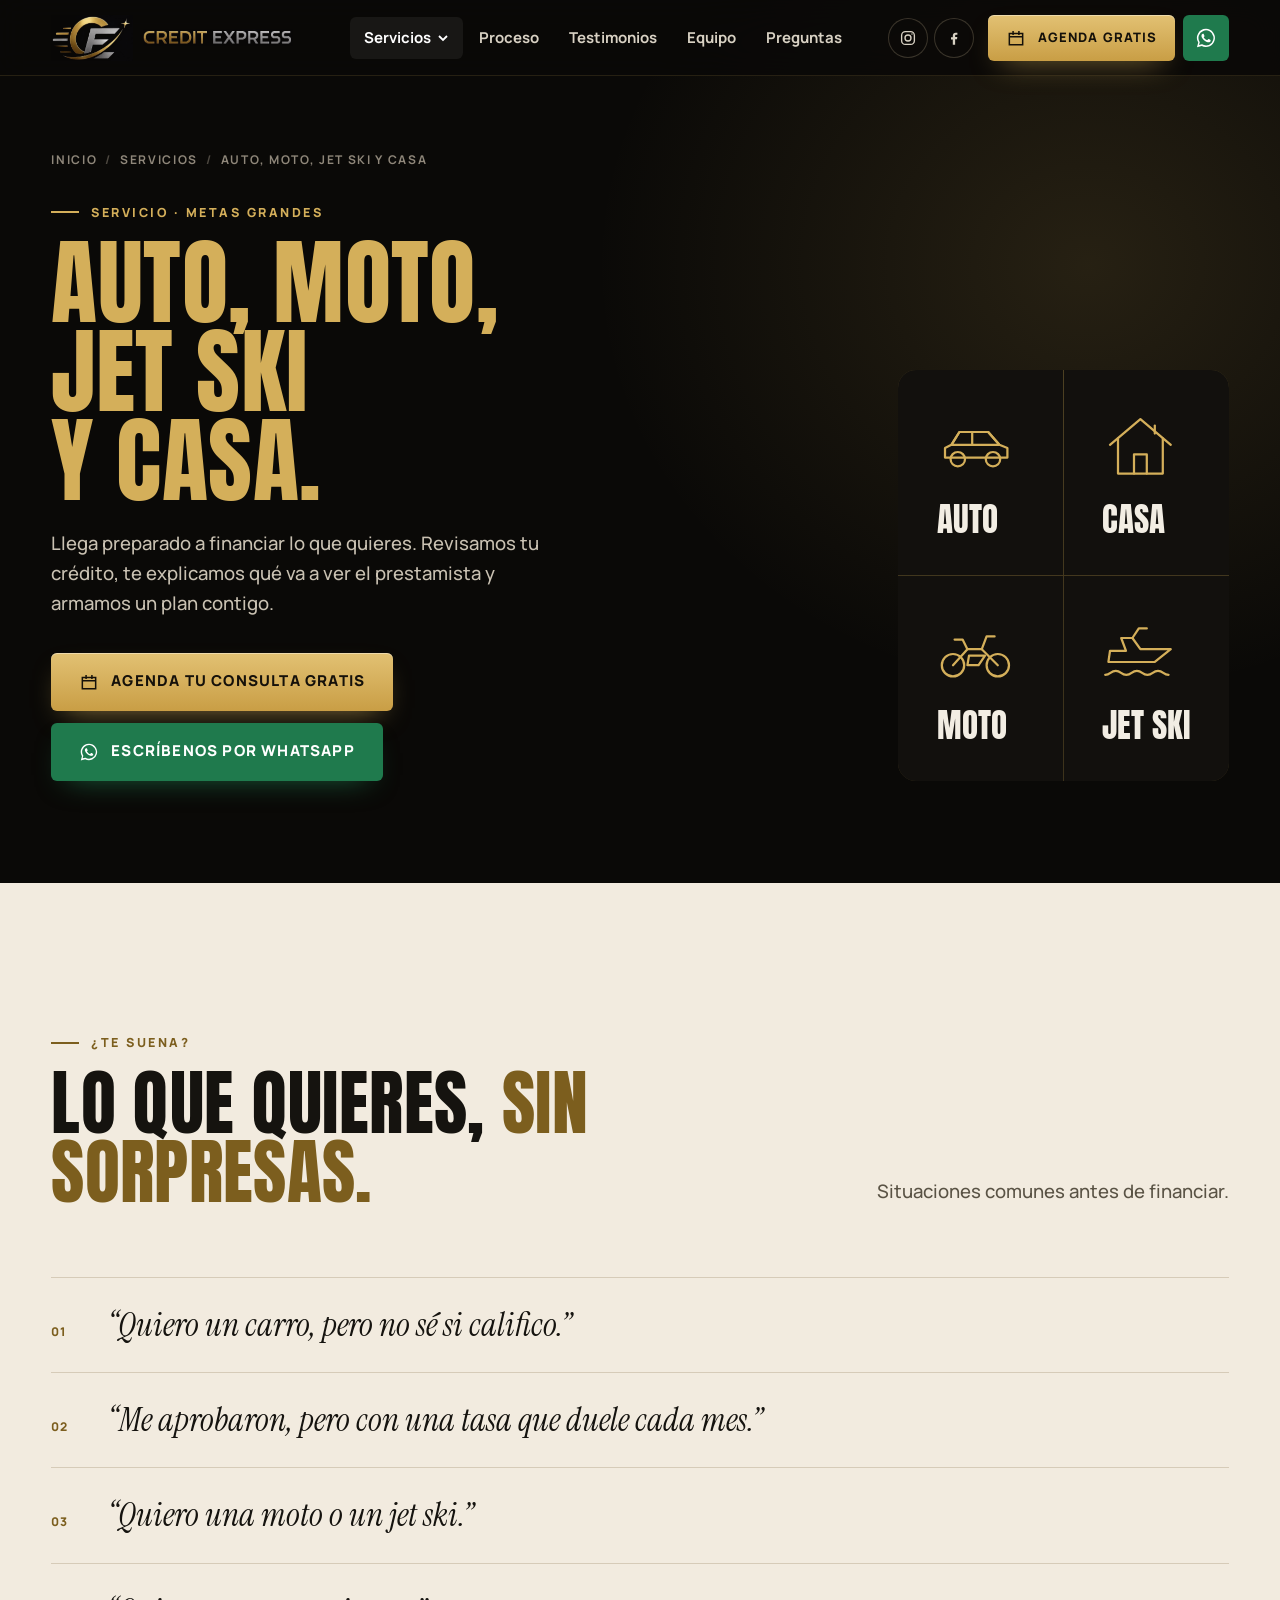
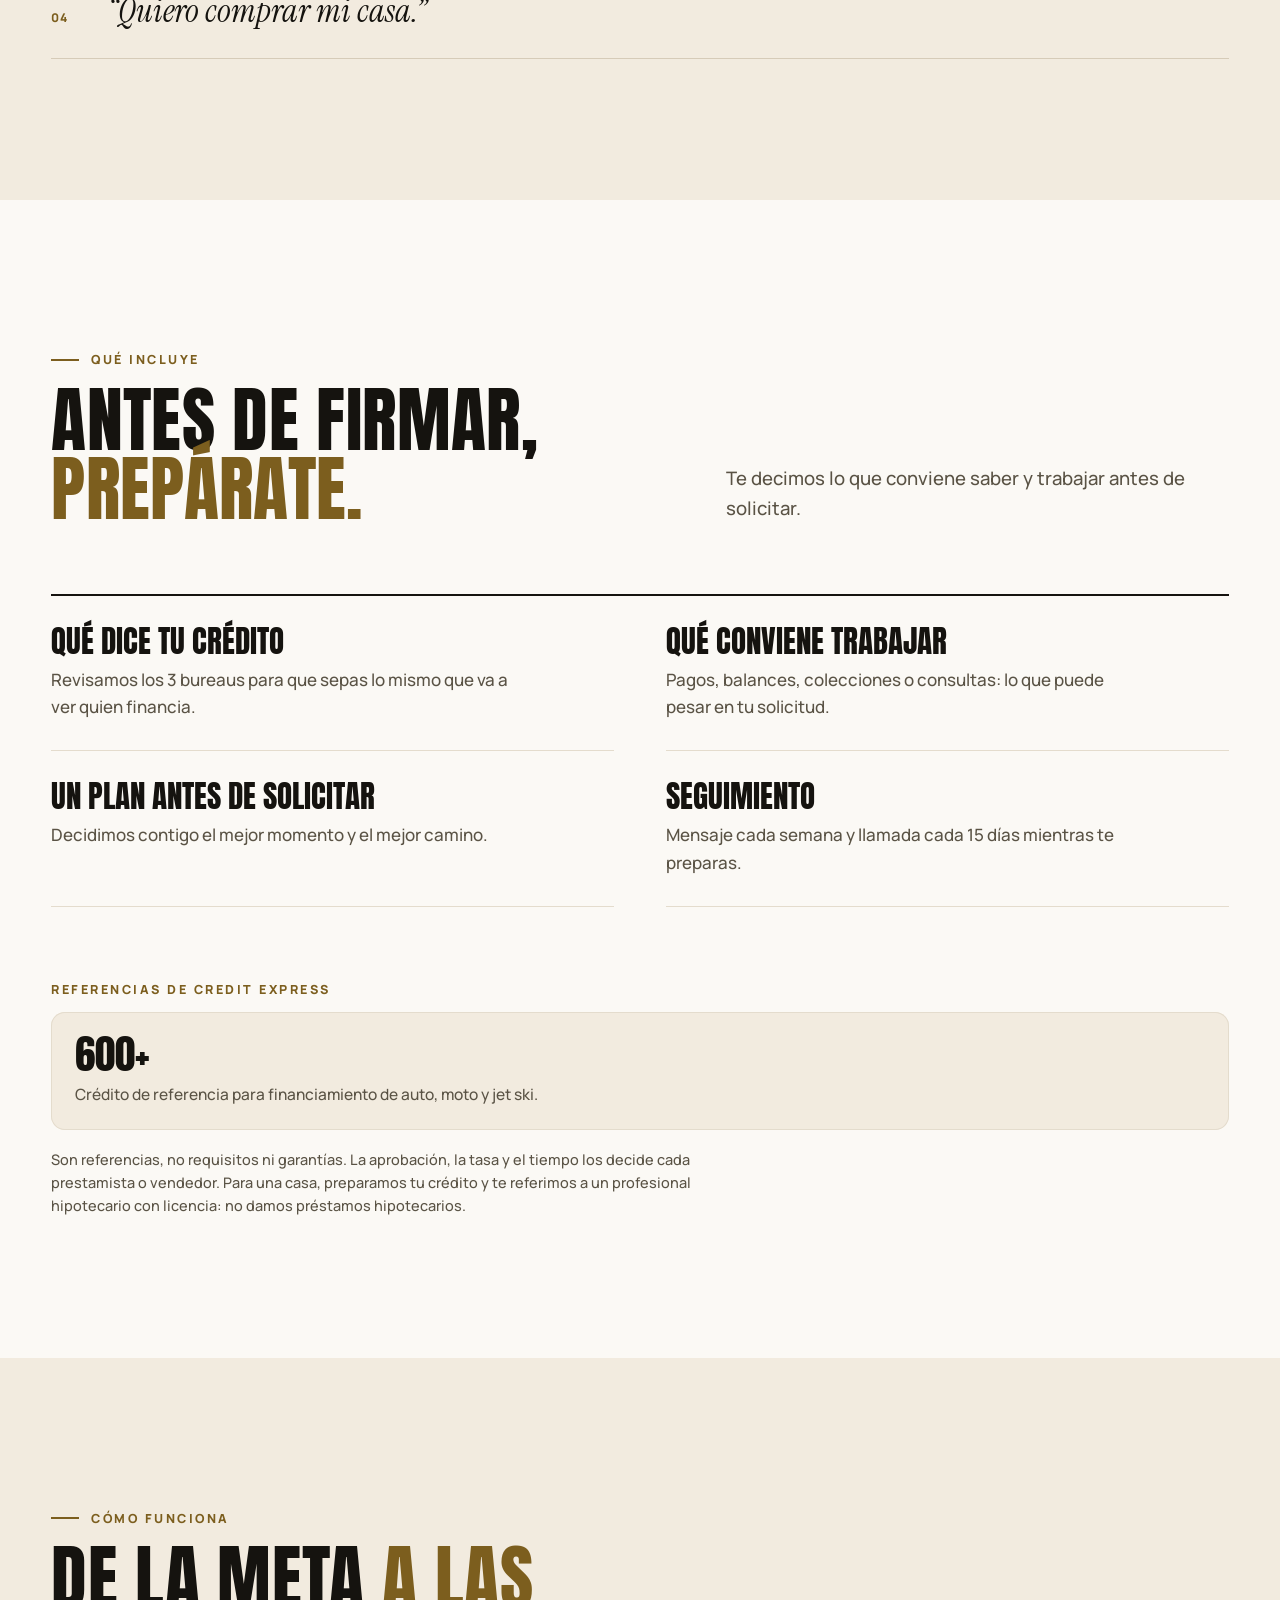
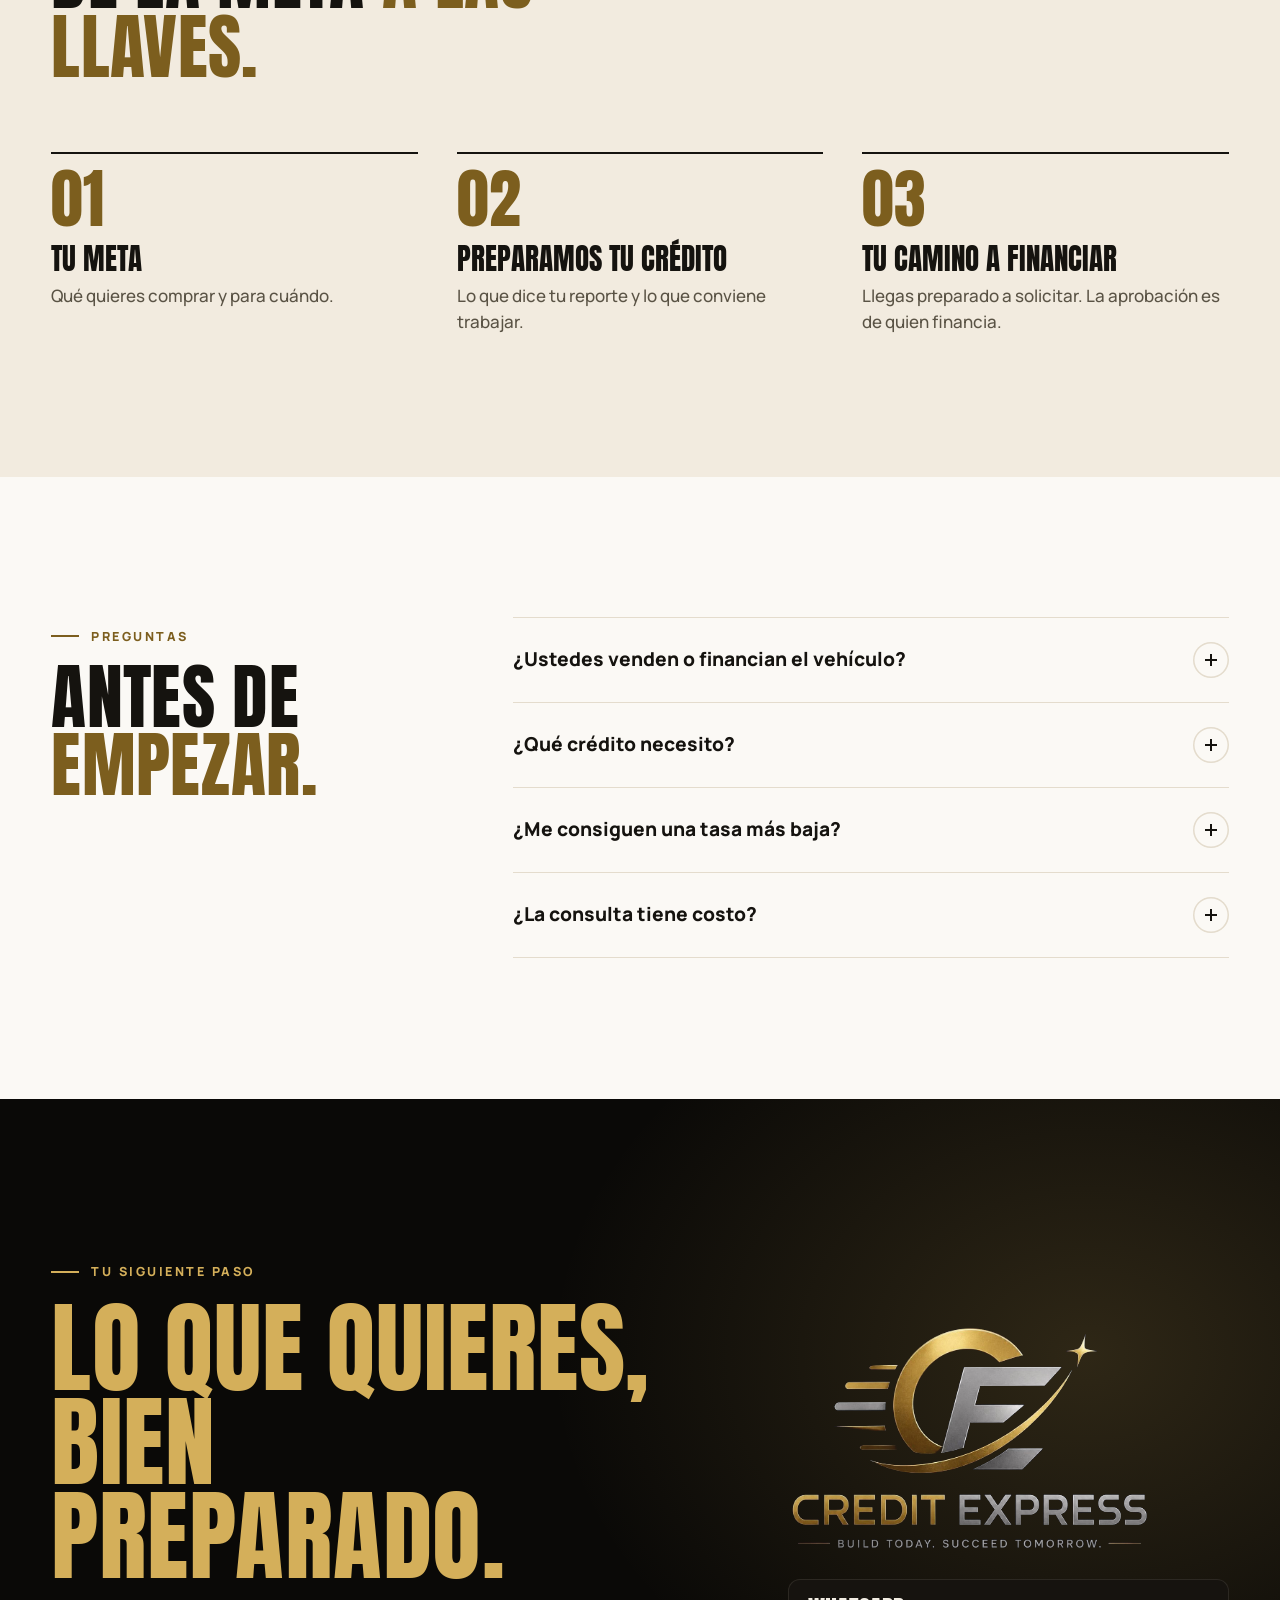
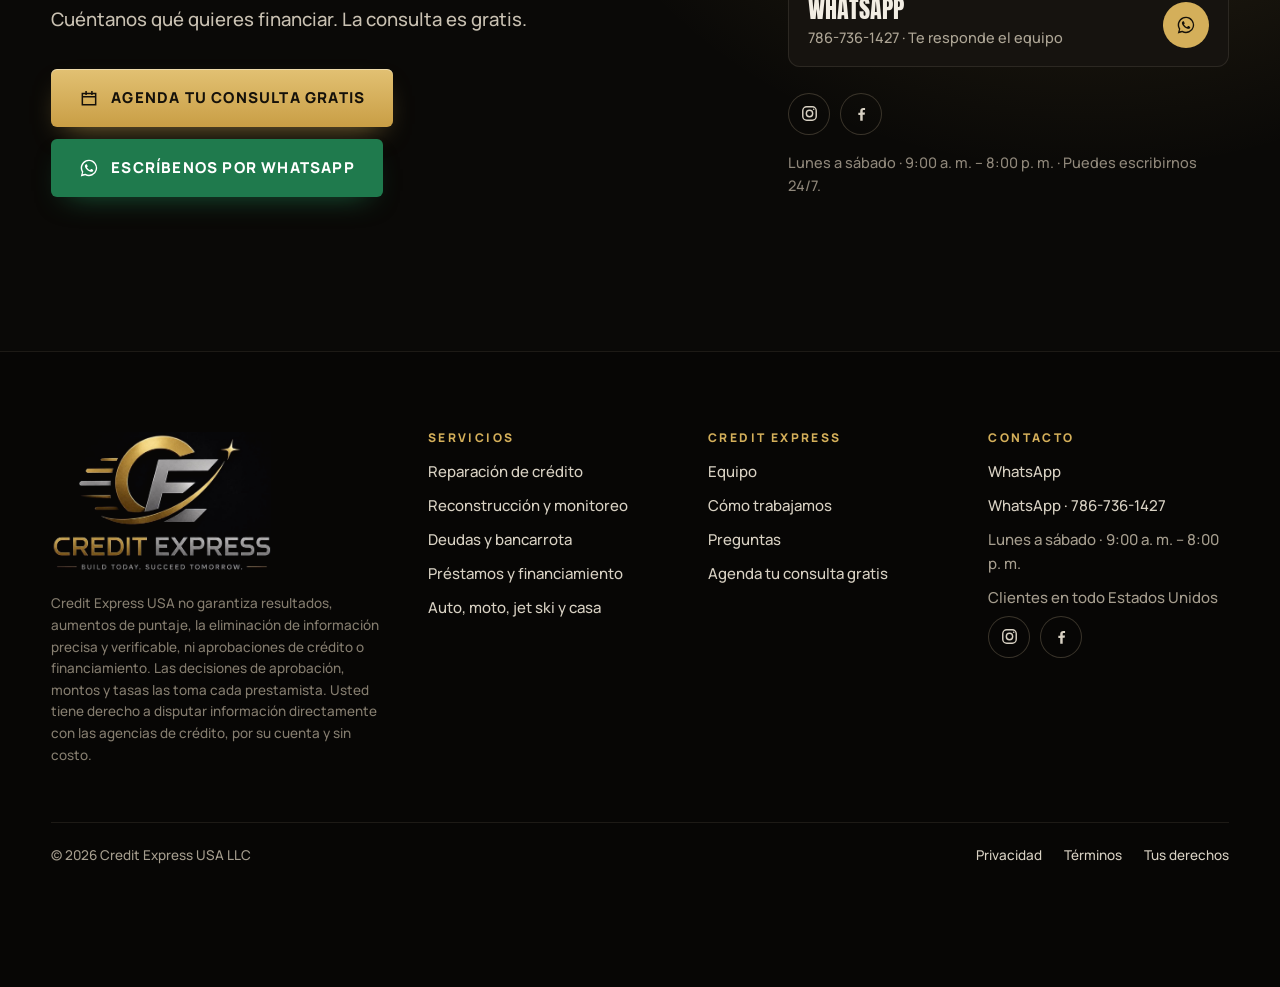
==== commit 362a365d: "Final review version: new hero, testimonials, WhatsApp-only contact, legal wording, service photos (" ====
--- a/auto-moto-jetski-casa.html
+++ b/auto-moto-jetski-casa.html
@@ -33,12 +33,14 @@
         </div>
       </div>
       <a href="index.html#proceso" data-k="proceso">Proceso</a>
+      <a href="index.html#testimonios" data-k="testimonios">Testimonios</a>
       <a href="nosotros.html" data-k="nosotros">Equipo</a>
       <a href="preguntas.html" data-k="preguntas">Preguntas</a>
     </nav>
     <div class="hd-actions">
-      <a class="btn btn-gold" href="agendar.html" data-k="agendar"><svg class="i" viewBox="0 0 24 24" aria-hidden="true"><path fill="none" stroke="currentColor" stroke-width="1.8" d="M4 6.5h16v13.5H4zM4 10.5h16M8.5 3.5v5M15.5 3.5v5"/></svg>Agenda gratis</a>
-      <a class="hd-wa" data-wa="vehicle" href="https://wa.me/17868199447?text=Hola%2C%20quiero%20prepararme%20para%20financiar%20un%20auto%2C%20moto%2C%20jet%20ski%20o%20casa" target="_blank" rel="noopener" aria-label="Escríbenos por WhatsApp"><svg class="i" viewBox="0 0 24 24" aria-hidden="true"><path fill="currentColor" d="M12.04 2a9.9 9.9 0 0 0-8.5 15l-1.4 5.1 5.24-1.37A9.9 9.9 0 1 0 12.04 2zm0 18.1c-1.5 0-2.97-.4-4.25-1.16l-.3-.18-3.1.82.83-3.03-.2-.31a8.2 8.2 0 1 1 7.02 3.86zm4.5-6.14c-.25-.12-1.46-.72-1.69-.8-.23-.08-.39-.12-.55.12-.16.25-.63.8-.78.97-.14.16-.29.18-.53.06-.25-.12-1.04-.38-1.98-1.22-.73-.65-1.23-1.46-1.37-1.7-.14-.25-.02-.38.11-.5.11-.11.25-.29.37-.43.12-.15.16-.25.25-.41.08-.17.04-.31-.02-.44-.06-.12-.55-1.33-.76-1.82-.2-.48-.4-.41-.55-.42h-.47a.9.9 0 0 0-.66.31c-.23.25-.86.84-.86 2.05s.88 2.38 1 2.54c.13.17 1.74 2.66 4.22 3.73.59.25 1.05.4 1.4.52.6.19 1.13.16 1.56.1.48-.07 1.46-.6 1.67-1.17.2-.58.2-1.07.14-1.17-.06-.1-.22-.17-.47-.29z"/></svg></a>
+      <div class="hd-soc"><a href="https://www.instagram.com/credit_express_usa_/" target="_blank" rel="noopener" aria-label="Instagram de Credit Express"><svg viewBox="0 0 24 24" aria-hidden="true" fill="none" stroke="currentColor" stroke-width="1.8"><rect x="3.5" y="3.5" width="17" height="17" rx="5"/><circle cx="12" cy="12" r="4"/><circle cx="17.3" cy="6.7" r="1" fill="currentColor" stroke="none"/></svg></a><a href="https://www.facebook.com/profile.php?id=61594162596908" target="_blank" rel="noopener" aria-label="Facebook de Credit Express"><svg viewBox="0 0 24 24" aria-hidden="true"><path fill="currentColor" d="M13.5 21v-7.3h2.5l.4-2.9h-2.9V9c0-.8.2-1.4 1.4-1.4h1.6V5.1c-.3 0-1.2-.1-2.3-.1-2.2 0-3.8 1.4-3.8 3.9v2.1H8v2.9h2.4V21h3.1z"/></svg></a></div>
+      <a class="btn btn-gold" data-wa="general" href="https://wa.me/17867361427?text=Hola%20Erick%2C%20quiero%20agendar%20mi%20consulta%20gratis%20con%20Credit%20Express." target="_blank" rel="noopener"><svg class="i" viewBox="0 0 24 24" aria-hidden="true"><path fill="none" stroke="currentColor" stroke-width="1.8" d="M4 6.5h16v13.5H4zM4 10.5h16M8.5 3.5v5M15.5 3.5v5"/></svg>Agenda gratis</a>
+      <a class="hd-wa" data-wa="vehicle" href="https://wa.me/17867361427?text=Hola%20Erick%2C%20me%20interesa%20su%20ayuda.%20Quiero%20prepararme%20para%20financiar%20lo%20que%20quiero%20comprar." target="_blank" rel="noopener" aria-label="Escríbenos por WhatsApp"><svg class="i" viewBox="0 0 24 24" aria-hidden="true"><path fill="currentColor" d="M12.04 2a9.9 9.9 0 0 0-8.5 15l-1.4 5.1 5.24-1.37A9.9 9.9 0 1 0 12.04 2zm0 18.1c-1.5 0-2.97-.4-4.25-1.16l-.3-.18-3.1.82.83-3.03-.2-.31a8.2 8.2 0 1 1 7.02 3.86zm4.5-6.14c-.25-.12-1.46-.72-1.69-.8-.23-.08-.39-.12-.55.12-.16.25-.63.8-.78.97-.14.16-.29.18-.53.06-.25-.12-1.04-.38-1.98-1.22-.73-.65-1.23-1.46-1.37-1.7-.14-.25-.02-.38.11-.5.11-.11.25-.29.37-.43.12-.15.16-.25.25-.41.08-.17.04-.31-.02-.44-.06-.12-.55-1.33-.76-1.82-.2-.48-.4-.41-.55-.42h-.47a.9.9 0 0 0-.66.31c-.23.25-.86.84-.86 2.05s.88 2.38 1 2.54c.13.17 1.74 2.66 4.22 3.73.59.25 1.05.4 1.4.52.6.19 1.13.16 1.56.1.48-.07 1.46-.6 1.67-1.17.2-.58.2-1.07.14-1.17-.06-.1-.22-.17-.47-.29z"/></svg></a>
       <button class="burger" type="button" aria-expanded="false" aria-controls="mnav" aria-label="Menú"><span></span></button>
     </div>
   </div>
@@ -52,14 +54,17 @@
   <a class="big" href="auto-moto-jetski-casa.html">Auto, moto, jet ski y casa<small>Preparación para financiar</small></a>
   <div class="grp">Credit Express</div>
   <a class="big" href="index.html">Inicio</a>
+  <a class="big" href="index.html#testimonios">Testimonios</a>
   <a class="big" href="nosotros.html">Equipo</a>
   <a class="big" href="preguntas.html">Preguntas</a>
   <div class="calls">
-    <a class="btn btn-gold" href="agendar.html"><svg class="i" viewBox="0 0 24 24" aria-hidden="true"><path fill="none" stroke="currentColor" stroke-width="1.8" d="M4 6.5h16v13.5H4zM4 10.5h16M8.5 3.5v5M15.5 3.5v5"/></svg>Agenda tu consulta gratis</a>
-    <a class="btn btn-wa" data-wa="vehicle" href="https://wa.me/17868199447?text=Hola%2C%20quiero%20prepararme%20para%20financiar%20un%20auto%2C%20moto%2C%20jet%20ski%20o%20casa" target="_blank" rel="noopener"><svg class="i" viewBox="0 0 24 24" aria-hidden="true"><path fill="currentColor" d="M12.04 2a9.9 9.9 0 0 0-8.5 15l-1.4 5.1 5.24-1.37A9.9 9.9 0 1 0 12.04 2zm0 18.1c-1.5 0-2.97-.4-4.25-1.16l-.3-.18-3.1.82.83-3.03-.2-.31a8.2 8.2 0 1 1 7.02 3.86zm4.5-6.14c-.25-.12-1.46-.72-1.69-.8-.23-.08-.39-.12-.55.12-.16.25-.63.8-.78.97-.14.16-.29.18-.53.06-.25-.12-1.04-.38-1.98-1.22-.73-.65-1.23-1.46-1.37-1.7-.14-.25-.02-.38.11-.5.11-.11.25-.29.37-.43.12-.15.16-.25.25-.41.08-.17.04-.31-.02-.44-.06-.12-.55-1.33-.76-1.82-.2-.48-.4-.41-.55-.42h-.47a.9.9 0 0 0-.66.31c-.23.25-.86.84-.86 2.05s.88 2.38 1 2.54c.13.17 1.74 2.66 4.22 3.73.59.25 1.05.4 1.4.52.6.19 1.13.16 1.56.1.48-.07 1.46-.6 1.67-1.17.2-.58.2-1.07.14-1.17-.06-.1-.22-.17-.47-.29z"/></svg>Escríbenos por WhatsApp</a>
-    <a class="btn btn-line" style="--fg:#F2EDE3;--line:#3A342A" href="tel:+17867361427"><svg class="i" viewBox="0 0 24 24" aria-hidden="true"><path fill="none" stroke="currentColor" stroke-width="1.8" d="M5 3.5h3.2l1.6 4.2-2.1 1.3a11 11 0 0 0 5.3 5.3l1.3-2.1 4.2 1.6V17a2.5 2.5 0 0 1-2.7 2.5A15.5 15.5 0 0 1 2.5 6.2 2.5 2.5 0 0 1 5 3.5z"/></svg>Erick · 786-736-1427</a>
-    <a class="btn btn-line" style="--fg:#F2EDE3;--line:#3A342A" href="tel:+17547362822"><svg class="i" viewBox="0 0 24 24" aria-hidden="true"><path fill="none" stroke="currentColor" stroke-width="1.8" d="M5 3.5h3.2l1.6 4.2-2.1 1.3a11 11 0 0 0 5.3 5.3l1.3-2.1 4.2 1.6V17a2.5 2.5 0 0 1-2.7 2.5A15.5 15.5 0 0 1 2.5 6.2 2.5 2.5 0 0 1 5 3.5z"/></svg>Isamar · 754-736-2822</a>
-  </div>
+    <a class="btn btn-gold" data-wa="general" href="https://wa.me/17867361427?text=Hola%20Erick%2C%20quiero%20agendar%20mi%20consulta%20gratis%20con%20Credit%20Express." target="_blank" rel="noopener"><svg class="i" viewBox="0 0 24 24" aria-hidden="true"><path fill="none" stroke="currentColor" stroke-width="1.8" d="M4 6.5h16v13.5H4zM4 10.5h16M8.5 3.5v5M15.5 3.5v5"/></svg>Agenda tu consulta gratis</a>
+    <a class="btn btn-wa" data-wa="vehicle" href="https://wa.me/17867361427?text=Hola%20Erick%2C%20me%20interesa%20su%20ayuda.%20Quiero%20prepararme%20para%20financiar%20lo%20que%20quiero%20comprar." target="_blank" rel="noopener"><svg class="i" viewBox="0 0 24 24" aria-hidden="true"><path fill="currentColor" d="M12.04 2a9.9 9.9 0 0 0-8.5 15l-1.4 5.1 5.24-1.37A9.9 9.9 0 1 0 12.04 2zm0 18.1c-1.5 0-2.97-.4-4.25-1.16l-.3-.18-3.1.82.83-3.03-.2-.31a8.2 8.2 0 1 1 7.02 3.86zm4.5-6.14c-.25-.12-1.46-.72-1.69-.8-.23-.08-.39-.12-.55.12-.16.25-.63.8-.78.97-.14.16-.29.18-.53.06-.25-.12-1.04-.38-1.98-1.22-.73-.65-1.23-1.46-1.37-1.7-.14-.25-.02-.38.11-.5.11-.11.25-.29.37-.43.12-.15.16-.25.25-.41.08-.17.04-.31-.02-.44-.06-.12-.55-1.33-.76-1.82-.2-.48-.4-.41-.55-.42h-.47a.9.9 0 0 0-.66.31c-.23.25-.86.84-.86 2.05s.88 2.38 1 2.54c.13.17 1.74 2.66 4.22 3.73.59.25 1.05.4 1.4.52.6.19 1.13.16 1.56.1.48-.07 1.46-.6 1.67-1.17.2-.58.2-1.07.14-1.17-.06-.1-.22-.17-.47-.29z"/></svg>Escríbenos por WhatsApp</a>
+  </div>
+  <div class="social" style="margin-top:22px">
+          <a href="https://www.instagram.com/credit_express_usa_/" target="_blank" rel="noopener" aria-label="Instagram de Credit Express"><svg viewBox="0 0 24 24" aria-hidden="true" fill="none" stroke="currentColor" stroke-width="1.8"><rect x="3.5" y="3.5" width="17" height="17" rx="5"/><circle cx="12" cy="12" r="4"/><circle cx="17.3" cy="6.7" r="1" fill="currentColor" stroke="none"/></svg></a>
+          <a href="https://www.facebook.com/profile.php?id=61594162596908" target="_blank" rel="noopener" aria-label="Facebook de Credit Express"><svg viewBox="0 0 24 24" aria-hidden="true"><path fill="currentColor" d="M13.5 21v-7.3h2.5l.4-2.9h-2.9V9c0-.8.2-1.4 1.4-1.4h1.6V5.1c-.3 0-1.2-.1-2.3-.1-2.2 0-3.8 1.4-3.8 3.9v2.1H8v2.9h2.4V21h3.1z"/></svg></a>
+        </div>
 </nav>
 <main id="main">
 <svg width="0" height="0" style="position:absolute" aria-hidden="true">
@@ -95,15 +100,15 @@
       <h1 class="D" style="margin-top:18px">Auto, moto, jet&nbsp;ski <span class="g">y&nbsp;casa.</span></h1>
       <p class="lede">Llega preparado a financiar lo que quieres. Revisamos tu crédito, te explicamos qué va a ver el prestamista y armamos un plan contigo.</p>
       <div class="cta-row">
-        <a class="btn btn-gold" href="agendar.html"><svg class="i" viewBox="0 0 24 24" aria-hidden="true"><path fill="none" stroke="currentColor" stroke-width="1.8" d="M4 6.5h16v13.5H4zM4 10.5h16M8.5 3.5v5M15.5 3.5v5"/></svg>Agenda tu consulta gratis</a>
-        <a class="btn btn-wa" data-wa="vehicle" href="https://wa.me/17868199447?text=Hola%2C%20quiero%20prepararme%20para%20financiar%20un%20auto%2C%20moto%2C%20jet%20ski%20o%20casa" target="_blank" rel="noopener"><svg class="i" viewBox="0 0 24 24" aria-hidden="true"><path fill="currentColor" d="M12.04 2a9.9 9.9 0 0 0-8.5 15l-1.4 5.1 5.24-1.37A9.9 9.9 0 1 0 12.04 2zm0 18.1c-1.5 0-2.97-.4-4.25-1.16l-.3-.18-3.1.82.83-3.03-.2-.31a8.2 8.2 0 1 1 7.02 3.86zm4.5-6.14c-.25-.12-1.46-.72-1.69-.8-.23-.08-.39-.12-.55.12-.16.25-.63.8-.78.97-.14.16-.29.18-.53.06-.25-.12-1.04-.38-1.98-1.22-.73-.65-1.23-1.46-1.37-1.7-.14-.25-.02-.38.11-.5.11-.11.25-.29.37-.43.12-.15.16-.25.25-.41.08-.17.04-.31-.02-.44-.06-.12-.55-1.33-.76-1.82-.2-.48-.4-.41-.55-.42h-.47a.9.9 0 0 0-.66.31c-.23.25-.86.84-.86 2.05s.88 2.38 1 2.54c.13.17 1.74 2.66 4.22 3.73.59.25 1.05.4 1.4.52.6.19 1.13.16 1.56.1.48-.07 1.46-.6 1.67-1.17.2-.58.2-1.07.14-1.17-.06-.1-.22-.17-.47-.29z"/></svg>Escríbenos por WhatsApp</a>
+        <a class="btn btn-gold" data-wa="general" href="https://wa.me/17867361427?text=Hola%20Erick%2C%20quiero%20agendar%20mi%20consulta%20gratis%20con%20Credit%20Express." target="_blank" rel="noopener"><svg class="i" viewBox="0 0 24 24" aria-hidden="true"><path fill="none" stroke="currentColor" stroke-width="1.8" d="M4 6.5h16v13.5H4zM4 10.5h16M8.5 3.5v5M15.5 3.5v5"/></svg>Agenda tu consulta gratis</a>
+        <a class="btn btn-wa" data-wa="vehicle" href="https://wa.me/17867361427?text=Hola%20Erick%2C%20me%20interesa%20su%20ayuda.%20Quiero%20prepararme%20para%20financiar%20lo%20que%20quiero%20comprar." target="_blank" rel="noopener"><svg class="i" viewBox="0 0 24 24" aria-hidden="true"><path fill="currentColor" d="M12.04 2a9.9 9.9 0 0 0-8.5 15l-1.4 5.1 5.24-1.37A9.9 9.9 0 1 0 12.04 2zm0 18.1c-1.5 0-2.97-.4-4.25-1.16l-.3-.18-3.1.82.83-3.03-.2-.31a8.2 8.2 0 1 1 7.02 3.86zm4.5-6.14c-.25-.12-1.46-.72-1.69-.8-.23-.08-.39-.12-.55.12-.16.25-.63.8-.78.97-.14.16-.29.18-.53.06-.25-.12-1.04-.38-1.98-1.22-.73-.65-1.23-1.46-1.37-1.7-.14-.25-.02-.38.11-.5.11-.11.25-.29.37-.43.12-.15.16-.25.25-.41.08-.17.04-.31-.02-.44-.06-.12-.55-1.33-.76-1.82-.2-.48-.4-.41-.55-.42h-.47a.9.9 0 0 0-.66.31c-.23.25-.86.84-.86 2.05s.88 2.38 1 2.54c.13.17 1.74 2.66 4.22 3.73.59.25 1.05.4 1.4.52.6.19 1.13.16 1.56.1.48-.07 1.46-.6 1.67-1.17.2-.58.2-1.07.14-1.17-.06-.1-.22-.17-.47-.29z"/></svg>Escríbenos por WhatsApp</a>
       </div>
     </div>
     <div class="goals" aria-label="Lo que puedes financiar">
-      <div><svg><use href="#i-car"/></svg><b>Auto</b></div>
-      <div><svg><use href="#i-home"/></svg><b>Casa</b></div>
-      <div><svg><use href="#i-moto"/></svg><b>Moto</b></div>
-      <div><svg><use href="#i-jetski"/></svg><b>Jet ski</b></div>
+      <a data-wa="s_auto" href="https://wa.me/17867361427?text=Hola%20Erick%2C%20me%20interesa%20su%20ayuda.%20Estoy%20buscando%20comprar%20un%20auto%20y%20quiero%20preparar%20mi%20cr%C3%A9dito%20para%20financiarlo." target="_blank" rel="noopener"><svg><use href="#i-car"/></svg><b>Auto</b></a>
+      <a data-wa="s_home" href="https://wa.me/17867361427?text=Hola%20Erick%2C%20me%20interesa%20su%20ayuda.%20Estoy%20buscando%20comprar%20una%20casa%20y%20quiero%20preparar%20mi%20cr%C3%A9dito." target="_blank" rel="noopener"><svg><use href="#i-home"/></svg><b>Casa</b></a>
+      <a data-wa="s_moto" href="https://wa.me/17867361427?text=Hola%20Erick%2C%20me%20interesa%20su%20ayuda.%20Estoy%20buscando%20comprar%20una%20motocicleta%20y%20quiero%20preparar%20mi%20cr%C3%A9dito%20para%20financiarla." target="_blank" rel="noopener"><svg><use href="#i-moto"/></svg><b>Moto</b></a>
+      <a data-wa="s_jetski" href="https://wa.me/17867361427?text=Hola%20Erick%2C%20me%20interesa%20su%20ayuda.%20Estoy%20buscando%20comprar%20un%20jet%20ski%20y%20quiero%20preparar%20mi%20cr%C3%A9dito%20para%20financiarlo." target="_blank" rel="noopener"><svg><use href="#i-jetski"/></svg><b>Jet ski</b></a>
     </div>
   </div>
 </section>
@@ -138,11 +143,10 @@
     <div class="ref-wrap">
       <h3>Referencias de Credit Express</h3>
       <div class="ref">
-        <div><b>600+</b><span>Crédito de referencia para financiamiento de auto, moto, jet ski y casa.</span></div>
-        <div><b>~1 hora</b><span>Credit Express indica que, en algunos casos, la respuesta del prestamista puede llegar en cerca de una hora.</span></div>
-      </div>
-      <p class="fine">Son referencias, no requisitos ni garantías. La aprobación, la tasa y el tiempo los decide cada prestamista o vendedor.</p>
-      <p class="todo" style="margin-top:12px">Confirmar el papel exacto de Credit Express con concesionarios y prestamistas · revisión legal de estas referencias</p>
+        <div><b>600+</b><span>Crédito de referencia para financiamiento de auto, moto y jet ski.</span></div>
+      </div>
+      <p class="fine">Son referencias, no requisitos ni garantías. La aprobación, la tasa y el tiempo los decide cada prestamista o vendedor. Para una casa, preparamos tu crédito y te referimos a un profesional hipotecario con licencia: no damos préstamos hipotecarios.</p>
+      <p class="todo" style="margin-top:12px">“~1 hora” retirado · casa: solo preparación de crédito y referido a un profesional hipotecario con licencia (Fla. cap. 494 / NMLS)</p>
     </div>
   </div>
 </section>
@@ -159,7 +163,7 @@
   <div class="wrap fq2">
     <div><p class="eyebrow">Preguntas</p><h2 class="D D-l" style="margin-top:18px">Antes de <span class="g">empezar.</span></h2></div>
     <div class="faq">
-      <details><summary>¿Ustedes venden o financian el vehículo?<i aria-hidden="true"></i></summary><div class="ans"><p>Te preparamos y te orientamos para financiar. El vehículo o la casa los eliges tú, y la aprobación es de quien financia.</p><p class="todo">Confirmar papel exacto de Credit Express</p></div></details>
+      <details><summary>¿Ustedes venden o financian el vehículo?<i aria-hidden="true"></i></summary><div class="ans"><p>No. Preparamos tu crédito y, cuando aplica, te conectamos con bancos y prestamistas con los que trabajamos. Para una casa, te referimos a un profesional hipotecario con licencia. Lo que compras lo eliges tú, y la aprobación es de quien financia.</p></div></details>
       <details><summary>¿Qué crédito necesito?<i aria-hidden="true"></i></summary><div class="ans"><p>Como referencia, 600 o más. Cada prestamista tiene sus propios requisitos.</p></div></details>
       <details><summary>¿Me consiguen una tasa más baja?<i aria-hidden="true"></i></summary><div class="ans"><p>No podemos prometer tasas ni aprobaciones. Te ayudamos a llegar preparado.</p></div></details>
       <details><summary>¿La consulta tiene costo?<i aria-hidden="true"></i></summary><div class="ans"><p>No. Es 100% gratis y sin compromiso.</p></div></details>
@@ -174,14 +178,17 @@
       <h2 class="D D-xl" style="margin-top:22px">Lo que quieres, <span class="g">bien preparado.</span></h2>
       <p class="lede">Cuéntanos qué quieres financiar. La consulta es gratis.</p>
       <div class="cta-row">
-        <a class="btn btn-gold" href="agendar.html"><svg class="i" viewBox="0 0 24 24" aria-hidden="true"><path fill="none" stroke="currentColor" stroke-width="1.8" d="M4 6.5h16v13.5H4zM4 10.5h16M8.5 3.5v5M15.5 3.5v5"/></svg>Agenda tu consulta gratis</a>
-        <a class="btn btn-wa" data-wa="vehicle" href="https://wa.me/17868199447?text=Hola%2C%20quiero%20prepararme%20para%20financiar%20un%20auto%2C%20moto%2C%20jet%20ski%20o%20casa" target="_blank" rel="noopener"><svg class="i" viewBox="0 0 24 24" aria-hidden="true"><path fill="currentColor" d="M12.04 2a9.9 9.9 0 0 0-8.5 15l-1.4 5.1 5.24-1.37A9.9 9.9 0 1 0 12.04 2zm0 18.1c-1.5 0-2.97-.4-4.25-1.16l-.3-.18-3.1.82.83-3.03-.2-.31a8.2 8.2 0 1 1 7.02 3.86zm4.5-6.14c-.25-.12-1.46-.72-1.69-.8-.23-.08-.39-.12-.55.12-.16.25-.63.8-.78.97-.14.16-.29.18-.53.06-.25-.12-1.04-.38-1.98-1.22-.73-.65-1.23-1.46-1.37-1.7-.14-.25-.02-.38.11-.5.11-.11.25-.29.37-.43.12-.15.16-.25.25-.41.08-.17.04-.31-.02-.44-.06-.12-.55-1.33-.76-1.82-.2-.48-.4-.41-.55-.42h-.47a.9.9 0 0 0-.66.31c-.23.25-.86.84-.86 2.05s.88 2.38 1 2.54c.13.17 1.74 2.66 4.22 3.73.59.25 1.05.4 1.4.52.6.19 1.13.16 1.56.1.48-.07 1.46-.6 1.67-1.17.2-.58.2-1.07.14-1.17-.06-.1-.22-.17-.47-.29z"/></svg>Escríbenos por WhatsApp</a>
+        <a class="btn btn-gold" data-wa="general" href="https://wa.me/17867361427?text=Hola%20Erick%2C%20quiero%20agendar%20mi%20consulta%20gratis%20con%20Credit%20Express." target="_blank" rel="noopener"><svg class="i" viewBox="0 0 24 24" aria-hidden="true"><path fill="none" stroke="currentColor" stroke-width="1.8" d="M4 6.5h16v13.5H4zM4 10.5h16M8.5 3.5v5M15.5 3.5v5"/></svg>Agenda tu consulta gratis</a>
+        <a class="btn btn-wa" data-wa="vehicle" href="https://wa.me/17867361427?text=Hola%20Erick%2C%20me%20interesa%20su%20ayuda.%20Quiero%20prepararme%20para%20financiar%20lo%20que%20quiero%20comprar." target="_blank" rel="noopener"><svg class="i" viewBox="0 0 24 24" aria-hidden="true"><path fill="currentColor" d="M12.04 2a9.9 9.9 0 0 0-8.5 15l-1.4 5.1 5.24-1.37A9.9 9.9 0 1 0 12.04 2zm0 18.1c-1.5 0-2.97-.4-4.25-1.16l-.3-.18-3.1.82.83-3.03-.2-.31a8.2 8.2 0 1 1 7.02 3.86zm4.5-6.14c-.25-.12-1.46-.72-1.69-.8-.23-.08-.39-.12-.55.12-.16.25-.63.8-.78.97-.14.16-.29.18-.53.06-.25-.12-1.04-.38-1.98-1.22-.73-.65-1.23-1.46-1.37-1.7-.14-.25-.02-.38.11-.5.11-.11.25-.29.37-.43.12-.15.16-.25.25-.41.08-.17.04-.31-.02-.44-.06-.12-.55-1.33-.76-1.82-.2-.48-.4-.41-.55-.42h-.47a.9.9 0 0 0-.66.31c-.23.25-.86.84-.86 2.05s.88 2.38 1 2.54c.13.17 1.74 2.66 4.22 3.73.59.25 1.05.4 1.4.52.6.19 1.13.16 1.56.1.48-.07 1.46-.6 1.67-1.17.2-.58.2-1.07.14-1.17-.06-.1-.22-.17-.47-.29z"/></svg>Escríbenos por WhatsApp</a>
       </div>
     </div>
     <div class="side">
       <img class="lockup" src="assets/img/ce-lockup.jpg" alt="Credit Express" width="1000" height="653" loading="lazy">
-      <a class="callcard" href="tel:+17867361427"><div><b>Erick Diaz</b><span>Co-Fundador · 786-736-1427</span></div><span class="ic"><svg class="i" viewBox="0 0 24 24" aria-hidden="true"><path fill="none" stroke="currentColor" stroke-width="1.8" d="M5 3.5h3.2l1.6 4.2-2.1 1.3a11 11 0 0 0 5.3 5.3l1.3-2.1 4.2 1.6V17a2.5 2.5 0 0 1-2.7 2.5A15.5 15.5 0 0 1 2.5 6.2 2.5 2.5 0 0 1 5 3.5z"/></svg></span></a>
-      <a class="callcard" href="tel:+17547362822"><div><b>Isamar Rosa Lima</b><span>Vicepresidenta · 754-736-2822</span></div><span class="ic"><svg class="i" viewBox="0 0 24 24" aria-hidden="true"><path fill="none" stroke="currentColor" stroke-width="1.8" d="M5 3.5h3.2l1.6 4.2-2.1 1.3a11 11 0 0 0 5.3 5.3l1.3-2.1 4.2 1.6V17a2.5 2.5 0 0 1-2.7 2.5A15.5 15.5 0 0 1 2.5 6.2 2.5 2.5 0 0 1 5 3.5z"/></svg></span></a>
+      <a class="callcard" data-wa="general" href="https://wa.me/17867361427?text=Hola%20Erick%2C%20quiero%20agendar%20mi%20consulta%20gratis%20con%20Credit%20Express." target="_blank" rel="noopener"><div><b>WhatsApp</b><span>786-736-1427 · Te responde el equipo</span></div><span class="ic"><svg class="i" viewBox="0 0 24 24" aria-hidden="true"><path fill="currentColor" d="M12.04 2a9.9 9.9 0 0 0-8.5 15l-1.4 5.1 5.24-1.37A9.9 9.9 0 1 0 12.04 2zm0 18.1c-1.5 0-2.97-.4-4.25-1.16l-.3-.18-3.1.82.83-3.03-.2-.31a8.2 8.2 0 1 1 7.02 3.86zm4.5-6.14c-.25-.12-1.46-.72-1.69-.8-.23-.08-.39-.12-.55.12-.16.25-.63.8-.78.97-.14.16-.29.18-.53.06-.25-.12-1.04-.38-1.98-1.22-.73-.65-1.23-1.46-1.37-1.7-.14-.25-.02-.38.11-.5.11-.11.25-.29.37-.43.12-.15.16-.25.25-.41.08-.17.04-.31-.02-.44-.06-.12-.55-1.33-.76-1.82-.2-.48-.4-.41-.55-.42h-.47a.9.9 0 0 0-.66.31c-.23.25-.86.84-.86 2.05s.88 2.38 1 2.54c.13.17 1.74 2.66 4.22 3.73.59.25 1.05.4 1.4.52.6.19 1.13.16 1.56.1.48-.07 1.46-.6 1.67-1.17.2-.58.2-1.07.14-1.17-.06-.1-.22-.17-.47-.29z"/></svg></span></a>
+      <div class="social" style="margin-top:14px">
+          <a href="https://www.instagram.com/credit_express_usa_/" target="_blank" rel="noopener" aria-label="Instagram de Credit Express"><svg viewBox="0 0 24 24" aria-hidden="true" fill="none" stroke="currentColor" stroke-width="1.8"><rect x="3.5" y="3.5" width="17" height="17" rx="5"/><circle cx="12" cy="12" r="4"/><circle cx="17.3" cy="6.7" r="1" fill="currentColor" stroke="none"/></svg></a>
+          <a href="https://www.facebook.com/profile.php?id=61594162596908" target="_blank" rel="noopener" aria-label="Facebook de Credit Express"><svg viewBox="0 0 24 24" aria-hidden="true"><path fill="currentColor" d="M13.5 21v-7.3h2.5l.4-2.9h-2.9V9c0-.8.2-1.4 1.4-1.4h1.6V5.1c-.3 0-1.2-.1-2.3-.1-2.2 0-3.8 1.4-3.8 3.9v2.1H8v2.9h2.4V21h3.1z"/></svg></a>
+        </div>
       <p class="hours">Lunes a sábado · 9:00 a. m. – 8:00 p. m. · Puedes escribirnos 24/7.</p>
     </div>
   </div>
@@ -212,31 +219,30 @@
           <li><a href="nosotros.html">Equipo</a></li>
           <li><a href="index.html#proceso">Cómo trabajamos</a></li>
           <li><a href="preguntas.html">Preguntas</a></li>
-          <li><a href="agendar.html">Agenda tu consulta gratis</a></li>
+          <li><a data-wa="general" href="https://wa.me/17867361427?text=Hola%20Erick%2C%20quiero%20agendar%20mi%20consulta%20gratis%20con%20Credit%20Express." target="_blank" rel="noopener">Agenda tu consulta gratis</a></li>
         </ul>
       </div>
       <div>
         <h4>Contacto</h4>
         <ul>
-          <li><a data-wa="vehicle" href="https://wa.me/17868199447?text=Hola%2C%20quiero%20prepararme%20para%20financiar%20un%20auto%2C%20moto%2C%20jet%20ski%20o%20casa" target="_blank" rel="noopener">WhatsApp</a></li>
-          <li><a href="tel:+17867361427">Erick · 786-736-1427</a></li>
-          <li><a href="tel:+17547362822">Isamar · 754-736-2822</a></li>
+          <li><a data-wa="vehicle" href="https://wa.me/17867361427?text=Hola%20Erick%2C%20me%20interesa%20su%20ayuda.%20Quiero%20prepararme%20para%20financiar%20lo%20que%20quiero%20comprar." target="_blank" rel="noopener">WhatsApp</a></li>
+          <li><a data-wa="general" href="https://wa.me/17867361427?text=Hola%20Erick%2C%20quiero%20agendar%20mi%20consulta%20gratis%20con%20Credit%20Express." target="_blank" rel="noopener">WhatsApp · 786-736-1427</a></li>
           <li>Lunes a sábado · 9:00 a. m. – 8:00 p. m.</li>
           <li>Clientes en todo Estados Unidos</li>
         </ul>
         <div class="social">
-          <a href="#" data-soon aria-label="Instagram de Credit Express"><svg viewBox="0 0 24 24" aria-hidden="true" fill="none" stroke="currentColor" stroke-width="1.8"><rect x="3.5" y="3.5" width="17" height="17" rx="5"/><circle cx="12" cy="12" r="4"/><circle cx="17.3" cy="6.7" r="1" fill="currentColor" stroke="none"/></svg></a>
-          <a href="#" data-soon aria-label="Facebook de Credit Express"><svg viewBox="0 0 24 24" aria-hidden="true"><path fill="currentColor" d="M13.5 21v-7.3h2.5l.4-2.9h-2.9V9c0-.8.2-1.4 1.4-1.4h1.6V5.1c-.3 0-1.2-.1-2.3-.1-2.2 0-3.8 1.4-3.8 3.9v2.1H8v2.9h2.4V21h3.1z"/></svg></a>
+          <a href="https://www.instagram.com/credit_express_usa_/" target="_blank" rel="noopener" aria-label="Instagram de Credit Express"><svg viewBox="0 0 24 24" aria-hidden="true" fill="none" stroke="currentColor" stroke-width="1.8"><rect x="3.5" y="3.5" width="17" height="17" rx="5"/><circle cx="12" cy="12" r="4"/><circle cx="17.3" cy="6.7" r="1" fill="currentColor" stroke="none"/></svg></a>
+          <a href="https://www.facebook.com/profile.php?id=61594162596908" target="_blank" rel="noopener" aria-label="Facebook de Credit Express"><svg viewBox="0 0 24 24" aria-hidden="true"><path fill="currentColor" d="M13.5 21v-7.3h2.5l.4-2.9h-2.9V9c0-.8.2-1.4 1.4-1.4h1.6V5.1c-.3 0-1.2-.1-2.3-.1-2.2 0-3.8 1.4-3.8 3.9v2.1H8v2.9h2.4V21h3.1z"/></svg></a>
         </div>
       </div>
     </div>
     <div class="base">
       <span>© 2026 Credit Express USA LLC</span>
-      <ul><li><a href="#" data-soon>Privacidad</a></li><li><a href="#" data-soon>Términos</a></li><li><a href="preguntas.html#derechos">Tus derechos</a></li></ul>
+      <ul><li><a href="privacidad.html">Privacidad</a></li><li><a href="#" data-soon>Términos</a></li><li><a href="preguntas.html#derechos">Tus derechos</a></li></ul>
     </div>
   </div>
 </footer>
-<div class="abar"><a class="btn btn-gold" href="agendar.html"><svg class="i" viewBox="0 0 24 24" aria-hidden="true"><path fill="none" stroke="currentColor" stroke-width="1.8" d="M4 6.5h16v13.5H4zM4 10.5h16M8.5 3.5v5M15.5 3.5v5"/></svg>Agendar gratis</a><a class="btn btn-wa" data-wa="vehicle" href="https://wa.me/17868199447?text=Hola%2C%20quiero%20prepararme%20para%20financiar%20un%20auto%2C%20moto%2C%20jet%20ski%20o%20casa" target="_blank" rel="noopener"><svg class="i" viewBox="0 0 24 24" aria-hidden="true"><path fill="currentColor" d="M12.04 2a9.9 9.9 0 0 0-8.5 15l-1.4 5.1 5.24-1.37A9.9 9.9 0 1 0 12.04 2zm0 18.1c-1.5 0-2.97-.4-4.25-1.16l-.3-.18-3.1.82.83-3.03-.2-.31a8.2 8.2 0 1 1 7.02 3.86zm4.5-6.14c-.25-.12-1.46-.72-1.69-.8-.23-.08-.39-.12-.55.12-.16.25-.63.8-.78.97-.14.16-.29.18-.53.06-.25-.12-1.04-.38-1.98-1.22-.73-.65-1.23-1.46-1.37-1.7-.14-.25-.02-.38.11-.5.11-.11.25-.29.37-.43.12-.15.16-.25.25-.41.08-.17.04-.31-.02-.44-.06-.12-.55-1.33-.76-1.82-.2-.48-.4-.41-.55-.42h-.47a.9.9 0 0 0-.66.31c-.23.25-.86.84-.86 2.05s.88 2.38 1 2.54c.13.17 1.74 2.66 4.22 3.73.59.25 1.05.4 1.4.52.6.19 1.13.16 1.56.1.48-.07 1.46-.6 1.67-1.17.2-.58.2-1.07.14-1.17-.06-.1-.22-.17-.47-.29z"/></svg>WhatsApp</a><a class="btn tel" href="tel:+17867361427" aria-label="Llamar a Credit Express"><svg class="i" viewBox="0 0 24 24" aria-hidden="true"><path fill="none" stroke="currentColor" stroke-width="1.8" d="M5 3.5h3.2l1.6 4.2-2.1 1.3a11 11 0 0 0 5.3 5.3l1.3-2.1 4.2 1.6V17a2.5 2.5 0 0 1-2.7 2.5A15.5 15.5 0 0 1 2.5 6.2 2.5 2.5 0 0 1 5 3.5z"/></svg></a></div>
+<div class="abar"><a class="btn btn-gold" data-wa="general" href="https://wa.me/17867361427?text=Hola%20Erick%2C%20quiero%20agendar%20mi%20consulta%20gratis%20con%20Credit%20Express." target="_blank" rel="noopener"><svg class="i" viewBox="0 0 24 24" aria-hidden="true"><path fill="none" stroke="currentColor" stroke-width="1.8" d="M4 6.5h16v13.5H4zM4 10.5h16M8.5 3.5v5M15.5 3.5v5"/></svg>Agendar gratis</a><a class="btn btn-wa" data-wa="vehicle" href="https://wa.me/17867361427?text=Hola%20Erick%2C%20me%20interesa%20su%20ayuda.%20Quiero%20prepararme%20para%20financiar%20lo%20que%20quiero%20comprar." target="_blank" rel="noopener"><svg class="i" viewBox="0 0 24 24" aria-hidden="true"><path fill="currentColor" d="M12.04 2a9.9 9.9 0 0 0-8.5 15l-1.4 5.1 5.24-1.37A9.9 9.9 0 1 0 12.04 2zm0 18.1c-1.5 0-2.97-.4-4.25-1.16l-.3-.18-3.1.82.83-3.03-.2-.31a8.2 8.2 0 1 1 7.02 3.86zm4.5-6.14c-.25-.12-1.46-.72-1.69-.8-.23-.08-.39-.12-.55.12-.16.25-.63.8-.78.97-.14.16-.29.18-.53.06-.25-.12-1.04-.38-1.98-1.22-.73-.65-1.23-1.46-1.37-1.7-.14-.25-.02-.38.11-.5.11-.11.25-.29.37-.43.12-.15.16-.25.25-.41.08-.17.04-.31-.02-.44-.06-.12-.55-1.33-.76-1.82-.2-.48-.4-.41-.55-.42h-.47a.9.9 0 0 0-.66.31c-.23.25-.86.84-.86 2.05s.88 2.38 1 2.54c.13.17 1.74 2.66 4.22 3.73.59.25 1.05.4 1.4.52.6.19 1.13.16 1.56.1.48-.07 1.46-.6 1.67-1.17.2-.58.2-1.07.14-1.17-.06-.1-.22-.17-.47-.29z"/></svg>WhatsApp</a></div>
 <div class="soon-note" id="soon-note" role="status" hidden>Este enlace se conecta cuando Credit Express nos lo confirme.</div>
 <button class="notes-toggle" id="notes-toggle" type="button" aria-pressed="true">Notas: ON</button>
 <script src="assets/site.js"></script>
--- a/assets/site.css
+++ b/assets/site.css
@@ -366,3 +366,40 @@
 .mini p{ margin-top:10px; color:var(--mut); font-size:17px; line-height:1.55 }
 @media (max-width:860px){ .mini{ grid-template-columns:minmax(0,1fr) } }
 .always-g strong{ font-size:clamp(32px,3.1vw,52px); line-height:.95 }
+
+/* Acompañarte row: title gets the room it needs, the three items line up at the top */
+.act.always{ grid-template-columns:auto minmax(0,1fr); align-items:center }
+.act.always .act-t em{ font-size:clamp(44px,4.4vw,76px) }
+.always-g{ align-items:start }
+.always-g strong{ font-size:clamp(30px,2.7vw,46px) }
+@media (max-width:980px){ .act.always{ grid-template-columns:minmax(0,1fr) } }
+
+/* one number: team names in the consult block are no longer phone links; 3 partners */
+.talk-people{ grid-template-columns:repeat(3,minmax(0,1fr)); max-width:720px }
+.talk-people > div{ display:flex; align-items:center; gap:10px; padding:10px; border-radius:12px; background:rgba(255,255,255,.05); box-shadow:inset 0 0 0 1px rgba(255,255,255,.1) }
+.talk-people > div img{ width:46px; height:46px }
+.talk-people > div b{ font-size:17px }
+@media (max-width:980px){ .talk-people{ grid-template-columns:minmax(0,1fr) } }
+.talk-card .tp{ display:block }
+
+/* social icons in the top bar and elsewhere */
+.hd-soc{ display:flex; gap:6px; margin-right:6px }
+.hd-soc a{ width:40px; height:40px; border-radius:50%; display:grid; place-items:center; color:#D8D1C3; box-shadow:inset 0 0 0 1px #3A342A; transition:color .2s, box-shadow .2s }
+.hd-soc a:hover{ color:var(--gold); box-shadow:inset 0 0 0 1px var(--gold) }
+.hd-soc svg{ width:18px; height:18px }
+@media (max-width:1180px){ .hd-soc{ display:none } }
+.tp-soc,.tst-soc{ display:flex; align-items:center; gap:12px; flex-wrap:wrap }
+.tp-soc{ margin-top:18px; padding-top:16px; border-top:1px solid rgba(21,19,15,.12) }
+.tp-soc span,.tst-soc span{ font:800 11.5px/1.3 var(--sans); letter-spacing:.16em; text-transform:uppercase; color:#6A6253 }
+.tp-soc .social,.tst-soc .social{ margin:0 }
+.tp-soc .social a,.tst-soc .social a{ color:#15130F; box-shadow:inset 0 0 0 1.5px #15130F }
+.tp-soc .social a:hover,.tst-soc .social a:hover{ background:#15130F; color:var(--gold) }
+.tst-soc{ justify-content:center; margin-top:30px }
+
+/* MyFreeScoreNow block inside the consultation card */
+.tp-score{ margin-top:22px; padding-top:18px; border-top:1px solid rgba(21,19,15,.12) }
+.tp-h2{ font:400 22px/1 var(--disp); text-transform:uppercase; color:#15130F }
+.tp-score .tp-p{ margin-top:8px }
+.tp-score .btn{ --fg:#15130F; --line:#15130F; margin-top:12px; min-height:48px; font-size:12.5px; width:100% }
+.tp-fine{ margin-top:10px; font-size:12px; line-height:1.5; color:#6A6253 }
+.tp-fine a{ color:#15130F; font-weight:700 }
--- a/assets/inner.css
+++ b/assets/inner.css
@@ -66,10 +66,21 @@
 .ph-proof.pair .tag{ top:10px; left:10px }
 .ph-proof.pair figcaption{ grid-column:1/-1 }
 .goals{ display:grid; grid-template-columns:repeat(2,minmax(0,1fr)); gap:1px; background:rgba(212,175,90,.25); border-radius:18px; overflow:hidden; max-width:560px; margin-left:auto }
-.goals div{ background:#12100D; padding:clamp(24px,3vw,40px); display:grid; gap:18px; align-content:end; min-height:clamp(150px,15vw,220px) }
+.goals div,.goals a{ background:#12100D; padding:clamp(24px,3vw,40px); display:grid; gap:18px; align-content:end; min-height:clamp(150px,15vw,220px) }
 .goals svg{ width:clamp(64px,6vw,92px); height:clamp(64px,6vw,92px); fill:none; stroke:var(--gold); stroke-width:1.4; stroke-linecap:round; stroke-linejoin:round }
 .goals svg .f{ fill:rgba(212,175,90,.18) } .goals svg .k{ stroke:var(--gold) }
 .goals b{ font:400 clamp(28px,2.6vw,40px)/1 var(--disp); text-transform:uppercase; color:#F2EDE3 }
 @media (max-width:980px){ .ph-proof,.goals{ margin-left:0 !important; max-width:none } }
 
 .ph-proof .tag,.tag{ width:max-content; white-space:nowrap; right:auto }
+
+.goals a{ text-decoration:none; transition:background .25s } .goals a:hover{ background:#1C1914 } .goals a:hover b{ color:var(--gold) }
+
+/* Privacy policy */
+.legal{ max-width:760px }
+.legal .upd{ font:700 12.5px/1 var(--sans); letter-spacing:.14em; text-transform:uppercase; color:var(--gold-deep) }
+.legal h2{ margin-top:40px; font:400 clamp(26px,2.4vw,36px)/1.05 var(--disp); text-transform:uppercase }
+.legal p,.legal li{ margin-top:12px; font-size:17px; line-height:1.65; color:#3E382E }
+.legal ul{ padding-left:20px }
+.duo{ grid-template-columns:repeat(3,minmax(0,1fr)) } .duo .ph-photo:nth-child(3){ margin-top:clamp(0px,3vw,45px) }
+@media (max-width:860px){ .duo{ grid-template-columns:minmax(0,1fr) } .duo .ph-photo:nth-child(3){ margin-top:0 } }
